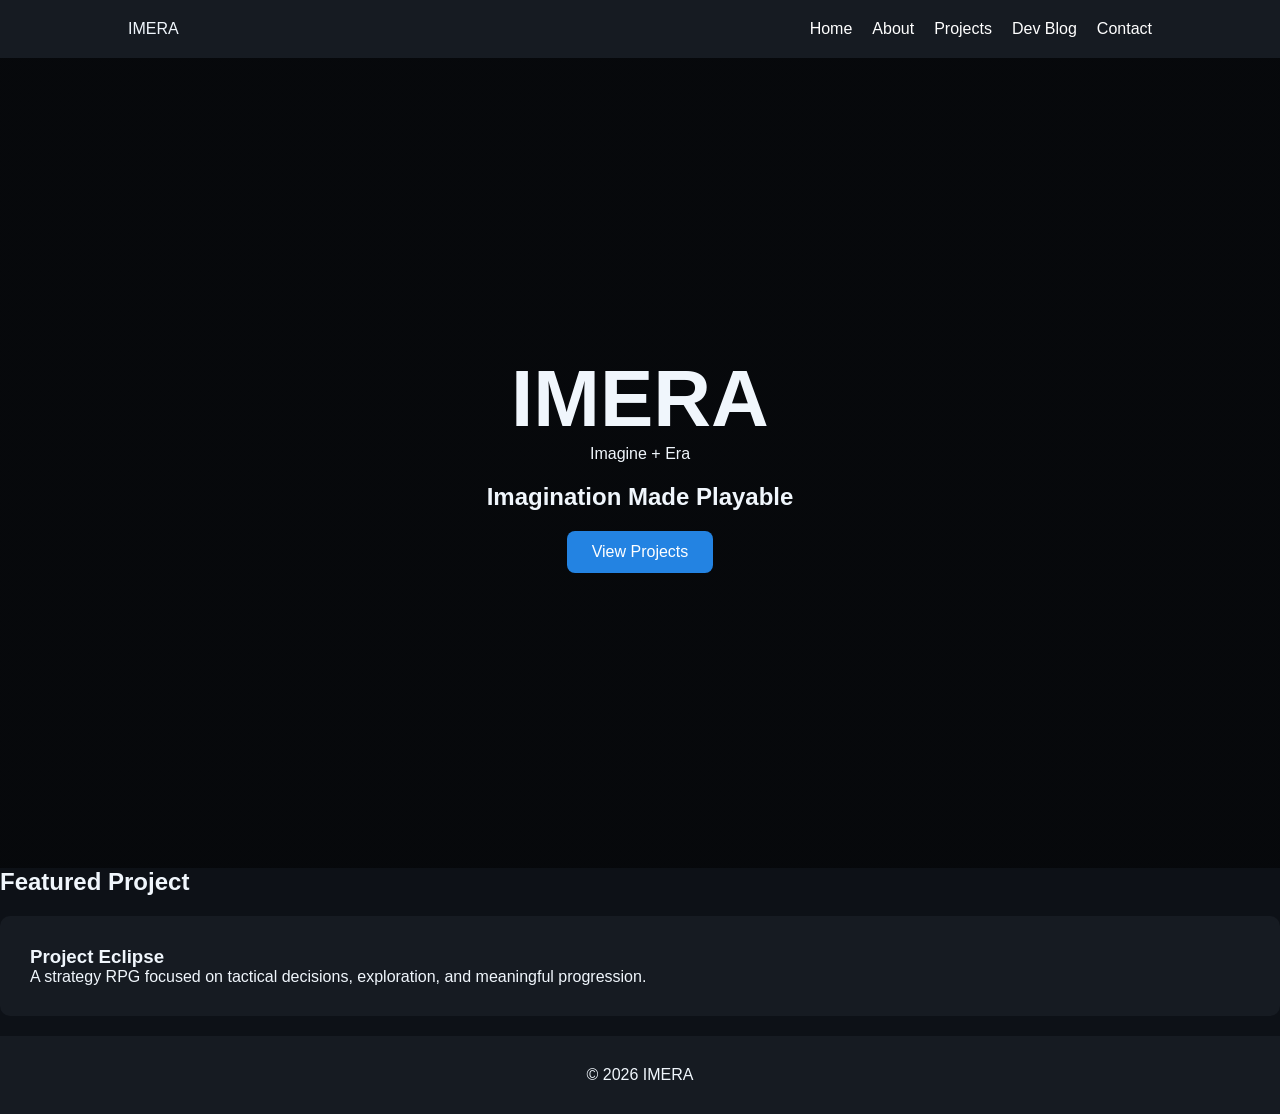
==== index.html @ 201e15f3 "Website Template Created Create website backbone that I could build off of" ====
<!DOCTYPE html>
<html lang="en">
<head>
    <meta charset="UTF-8">
    <meta name="viewport" content="width=device-width, initial-scale=1.0">
    <title>IMERA</title>

    <link rel="stylesheet" href="css/style.css">
</head>
<body>

<nav>
    <div class="logo">IMERA</div>

    <ul>
        <li><a href="index.html">Home</a></li>
        <li><a href="about.html">About</a></li>
        <li><a href="projects.html">Projects</a></li>
        <li><a href="devlog.html">Dev Blog</a></li>
        <li><a href="contact.html">Contact</a></li>
    </ul>
</nav>

<section class="hero">

    <div class="hero-content">

        <h1>IMERA</h1>

        <p>Imagine + Era</p>

        <h2>Imagination Made Playable</h2>

        <a href="projects.html" class="btn">
            View Projects
        </a>

    </div>

</section>

<section class="featured">

    <h2>Featured Project</h2>

    <div class="card">

        <h3>Project Eclipse</h3>

        <p>
            A strategy RPG focused on tactical decisions,
            exploration, and meaningful progression.
        </p>

    </div>

</section>

<footer>

    <p>© 2026 IMERA</p>

</footer>

</body>
</html>
---- css/style.css ----
*{
    margin:0;
    padding:0;
    box-sizing:border-box;
}

body{
    font-family:Segoe UI, sans-serif;
    background:#0d1117;
    color:#f0f6fc;
}

nav{
    display:flex;
    justify-content:space-between;
    align-items:center;

    padding:20px 10%;

    background:#161b22;
}

nav ul{
    display:flex;
    list-style:none;
    gap:20px;
}

nav a{
    color:white;
    text-decoration:none;
}

.hero{

    height:90vh;

    display:flex;

    justify-content:center;
    align-items:center;

    text-align:center;

    background:
    linear-gradient(rgba(0,0,0,.5),
    rgba(0,0,0,.5)),
    url('../assets/hero.jpg');

    background-size:cover;
}

.hero h1{
    font-size:5rem;
}

.hero h2{
    margin-top:20px;
}

.btn{

    display:inline-block;

    margin-top:20px;

    background:#2383e2;

    padding:12px 25px;

    border-radius:8px;

    text-decoration:none;

    color:white;
}

.container{
    width:80%;
    margin:auto;
    padding:60px 0;
}

.card{

    background:#161b22;

    padding:30px;

    margin:20px 0;

    border-radius:10px;
}

.post{

    background:#161b22;

    padding:30px;

    margin:20px 0;

    border-radius:10px;
}

footer{

    text-align:center;

    padding:30px;

    background:#161b22;
}
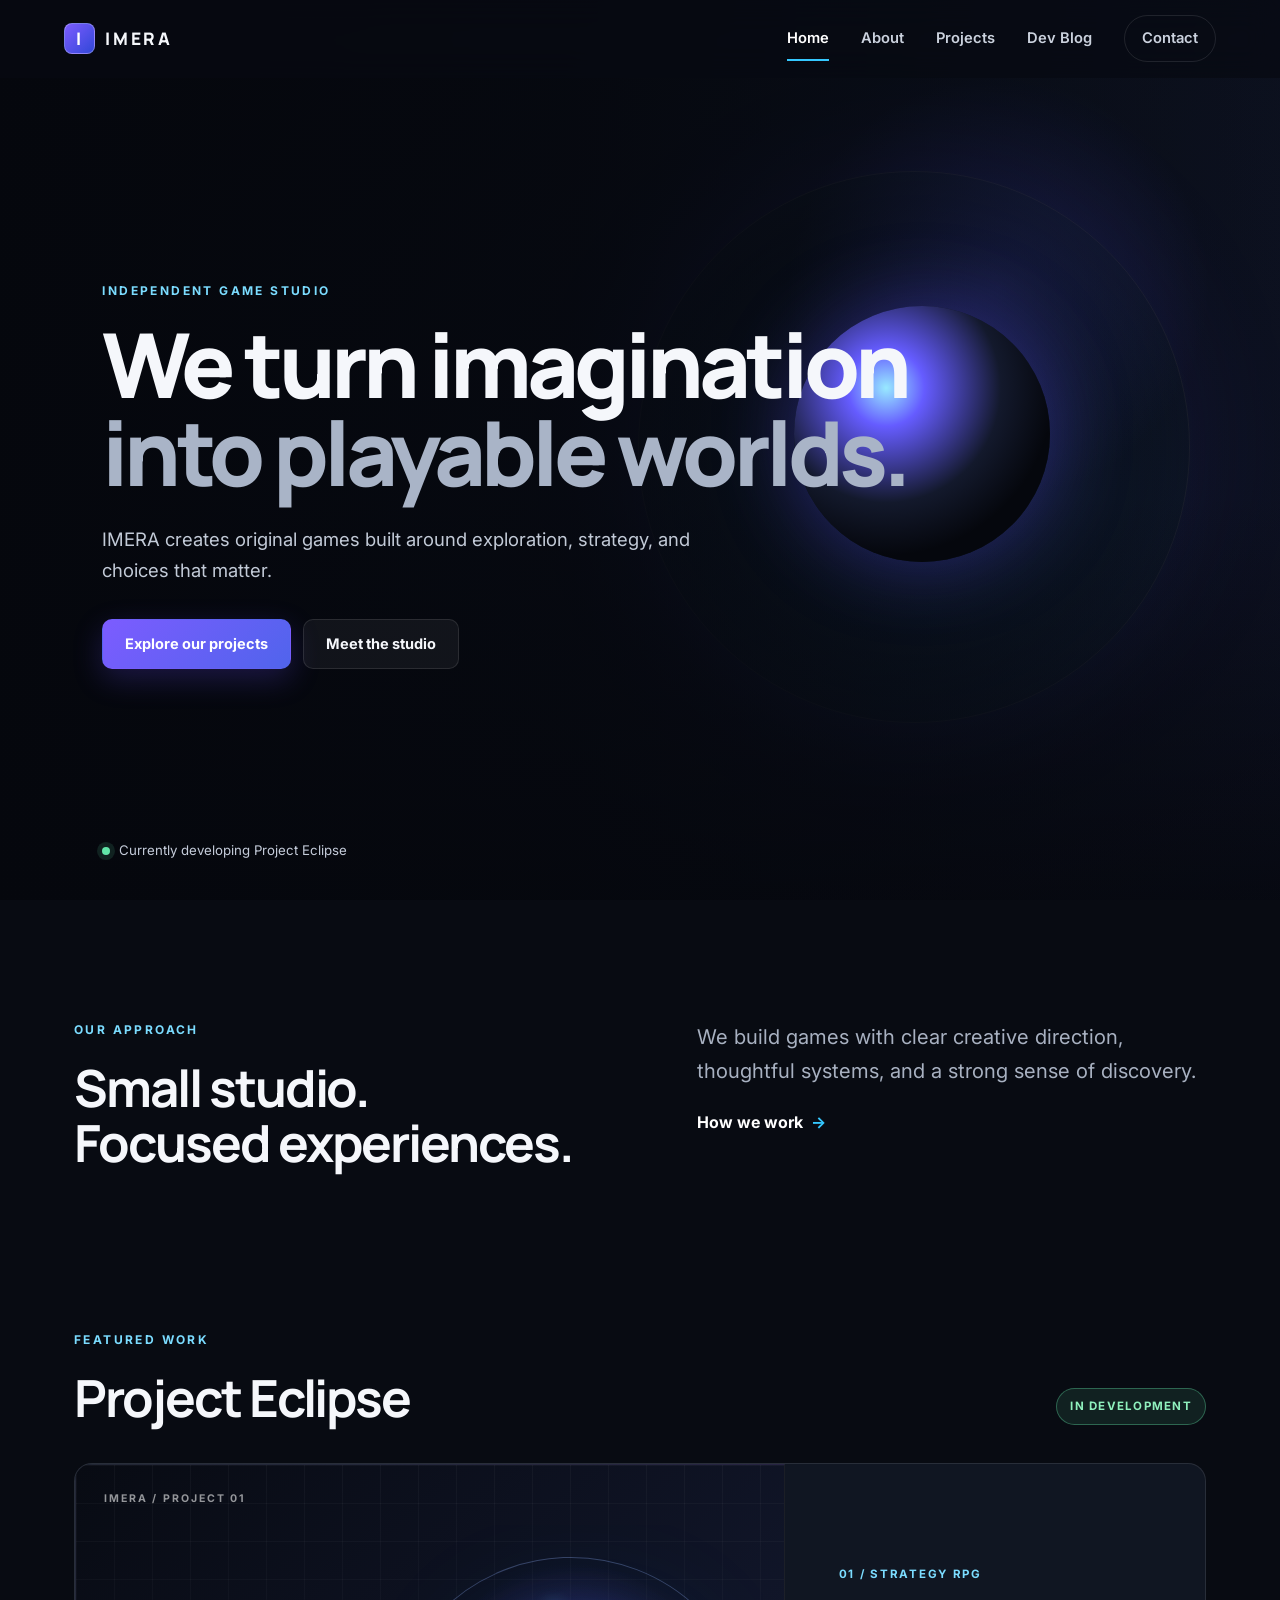
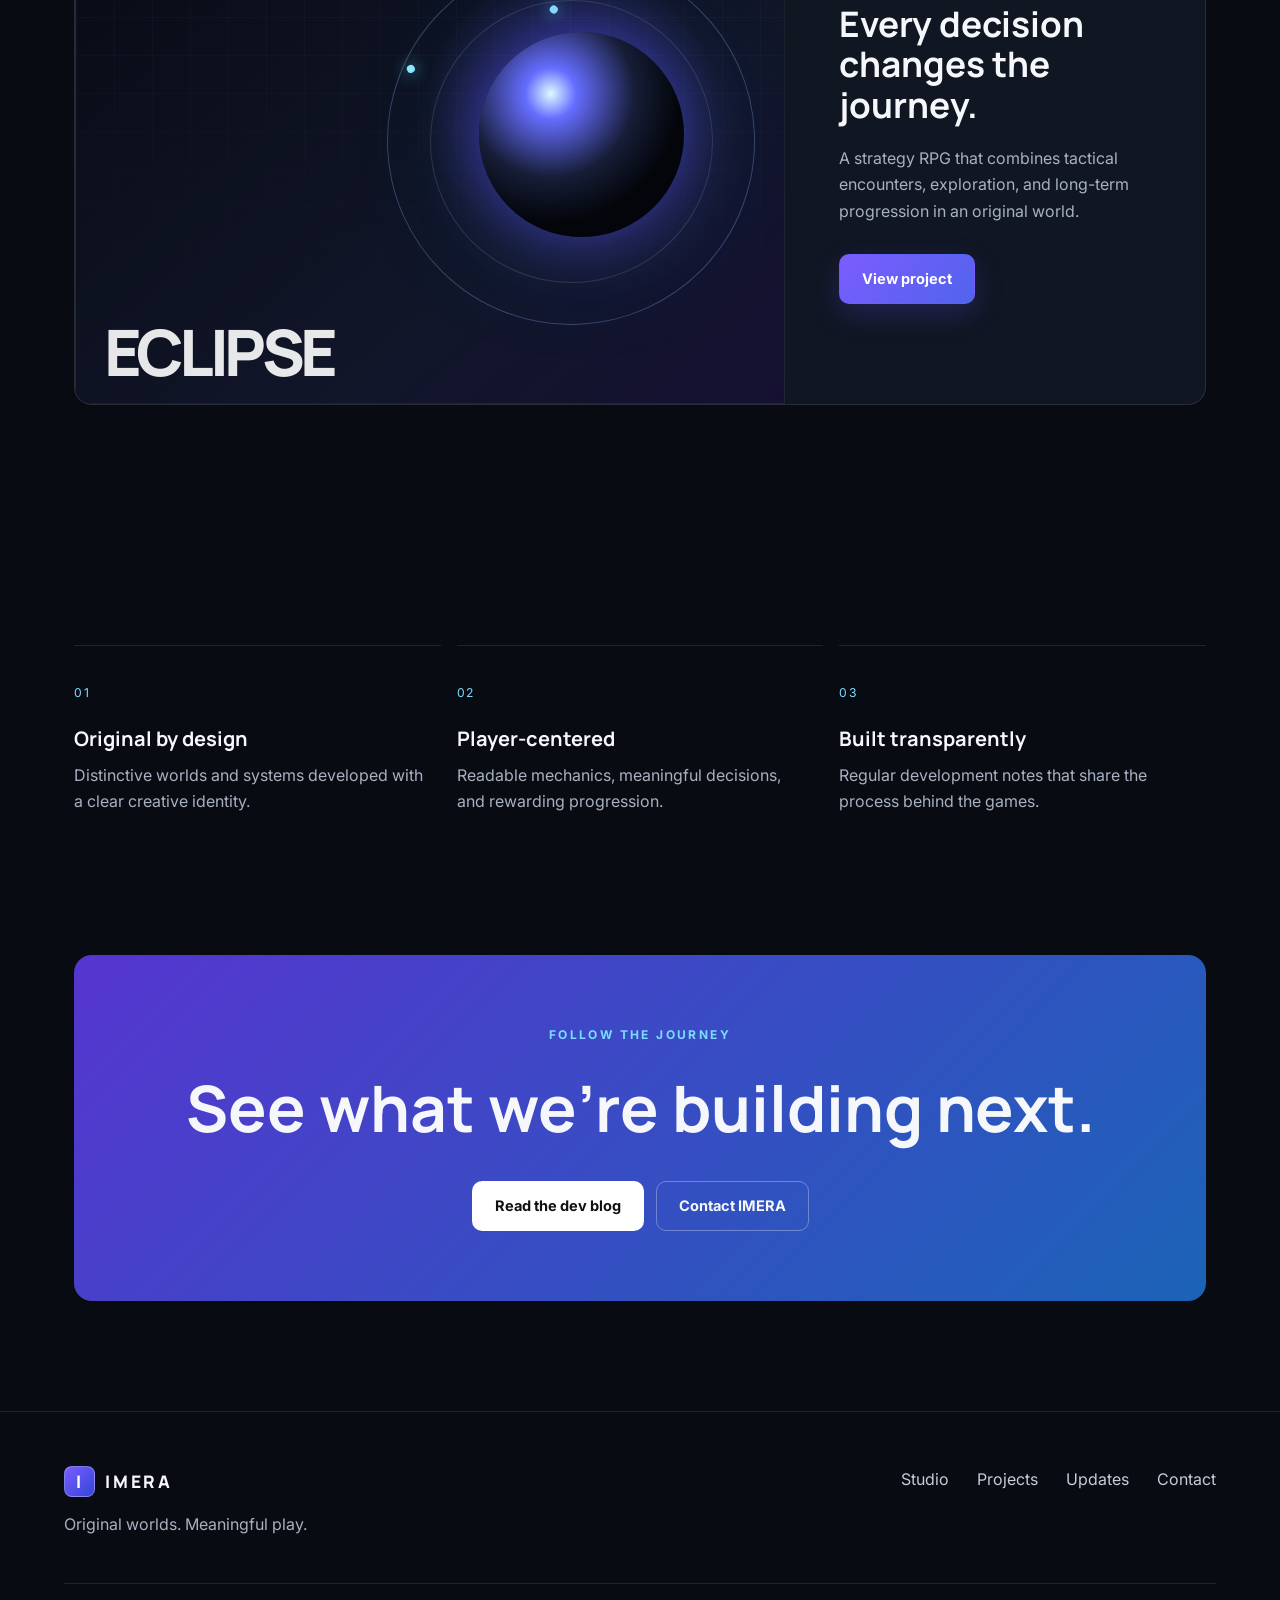
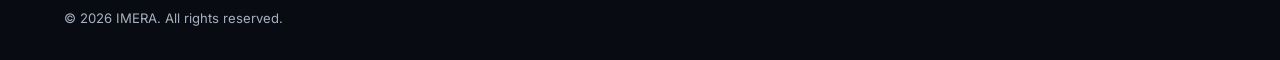
==== commit 829fbb08: "Changed Website" ====
--- a/index.html
+++ b/index.html
@@ -1,66 +1,77 @@
 <!DOCTYPE html>
 <html lang="en">
 <head>
-    <meta charset="UTF-8">
-    <meta name="viewport" content="width=device-width, initial-scale=1.0">
-    <title>IMERA</title>
-
-    <link rel="stylesheet" href="css/style.css">
+  <meta charset="UTF-8">
+  <meta name="viewport" content="width=device-width, initial-scale=1.0">
+  <meta name="description" content="IMERA is an independent game studio creating original, systems-driven experiences.">
+  <title>Home | IMERA</title>
+  <link rel="preconnect" href="https://fonts.googleapis.com">
+  <link rel="preconnect" href="https://fonts.gstatic.com" crossorigin>
+  <link href="https://fonts.googleapis.com/css2?family=Inter:wght@400;500;600;700&family=Manrope:wght@600;700;800&display=swap" rel="stylesheet">
+  <link rel="stylesheet" href="css/style.css">
 </head>
 <body>
-
-<nav>
-    <div class="logo">IMERA</div>
-
-    <ul>
-        <li><a href="index.html">Home</a></li>
-        <li><a href="about.html">About</a></li>
-        <li><a href="projects.html">Projects</a></li>
-        <li><a href="devlog.html">Dev Blog</a></li>
-        <li><a href="contact.html">Contact</a></li>
-    </ul>
-</nav>
-
+  <a class="skip-link" href="#main">Skip to content</a>
+  <header class="site-header">
+  <a class="brand" href="index.html" aria-label="IMERA home">
+    <span class="brand-mark">I</span><span>IMERA</span>
+  </a>
+  <button class="nav-toggle" type="button" aria-label="Open navigation" aria-expanded="false">
+    <span></span><span></span><span></span>
+  </button>
+  <nav class="site-nav" aria-label="Primary navigation">
+    <a href="index.html">Home</a>
+    <a href="about.html">About</a>
+    <a href="projects.html">Projects</a>
+    <a href="devlog.html">Dev Blog</a>
+    <a class="nav-cta" href="contact.html">Contact</a>
+  </nav>
+</header>
+  <main id="main">
 <section class="hero">
-
-    <div class="hero-content">
-
-        <h1>IMERA</h1>
-
-        <p>Imagine + Era</p>
-
-        <h2>Imagination Made Playable</h2>
-
-        <a href="projects.html" class="btn">
-            View Projects
-        </a>
-
+  <div class="hero-overlay"></div>
+  <div class="hero-content reveal">
+    <p class="eyebrow">Independent Game Studio</p>
+    <h1>We turn imagination<br><span>into playable worlds.</span></h1>
+    <p class="hero-copy">IMERA creates original games built around exploration, strategy, and choices that matter.</p>
+    <div class="button-row"><a class="button primary" href="projects.html">Explore our projects</a><a class="button secondary" href="about.html">Meet the studio</a></div>
+  </div>
+  <div class="hero-status"><span class="status-dot"></span> Currently developing Project Eclipse</div>
+</section>
+<section class="section intro reveal">
+  <div><p class="eyebrow">Our approach</p><h2>Small studio.<br>Focused experiences.</h2></div>
+  <div><p class="lead">We build games with clear creative direction, thoughtful systems, and a strong sense of discovery.</p><a class="text-link" href="about.html">How we work <span>→</span></a></div>
+</section>
+<section class="section featured-section">
+  <div class="section-heading reveal"><div><p class="eyebrow">Featured work</p><h2>Project Eclipse</h2></div><span class="pill">In Development</span></div>
+  <article class="project-feature reveal">
+    <div class="project-visual eclipse-visual" aria-label="Abstract visual identity for Project Eclipse">
+      <span class="visual-label">IMERA / PROJECT 01</span>
+      <div class="eclipse-orbit orbit-one"></div>
+      <div class="eclipse-orbit orbit-two"></div>
+      <div class="eclipse-core"></div>
+      <p class="visual-word">ECLIPSE</p>
     </div>
-
+    <div class="project-feature-content"><p class="project-number">01 / STRATEGY RPG</p><h3>Every decision changes the journey.</h3><p>A strategy RPG that combines tactical encounters, exploration, and long-term progression in an original world.</p><a class="button primary" href="projects.html">View project</a></div>
+  </article>
 </section>
-
-<section class="featured">
-
-    <h2>Featured Project</h2>
-
-    <div class="card">
-
-        <h3>Project Eclipse</h3>
-
-        <p>
-            A strategy RPG focused on tactical decisions,
-            exploration, and meaningful progression.
-        </p>
-
-    </div>
-
+<section class="section values-grid reveal">
+  <article><span>01</span><h3>Original by design</h3><p>Distinctive worlds and systems developed with a clear creative identity.</p></article>
+  <article><span>02</span><h3>Player-centered</h3><p>Readable mechanics, meaningful decisions, and rewarding progression.</p></article>
+  <article><span>03</span><h3>Built transparently</h3><p>Regular development notes that share the process behind the games.</p></article>
 </section>
-
-<footer>
-
-    <p>© 2026 IMERA</p>
-
+<section class="cta reveal"><p class="eyebrow">Follow the journey</p><h2>See what we're building next.</h2><div class="button-row"><a class="button light" href="devlog.html">Read the dev blog</a><a class="button ghost-light" href="contact.html">Contact IMERA</a></div></section></main>
+  <footer class="site-footer">
+  <div>
+    <a class="brand footer-brand" href="index.html"><span class="brand-mark">I</span><span>IMERA</span></a>
+    <p>Original worlds. Meaningful play.</p>
+  </div>
+  <div class="footer-links">
+    <a href="about.html">Studio</a><a href="projects.html">Projects</a><a href="devlog.html">Updates</a><a href="contact.html">Contact</a>
+  </div>
+  <p class="copyright">© <span data-year></span> IMERA. All rights reserved.</p>
 </footer>
-
+  <script src="js/main.js"></script>
+  <script>document.querySelectorAll(".site-nav a").forEach(a => a.getAttribute("href") === "index.html" && a.classList.add("active"));</script>
 </body>
 </html>
--- a/css/style.css
+++ b/css/style.css
@@ -1,113 +1,20 @@
-*{
-    margin:0;
-    padding:0;
-    box-sizing:border-box;
-}
-
-body{
-    font-family:Segoe UI, sans-serif;
-    background:#0d1117;
-    color:#f0f6fc;
-}
-
-nav{
-    display:flex;
-    justify-content:space-between;
-    align-items:center;
-
-    padding:20px 10%;
-
-    background:#161b22;
-}
-
-nav ul{
-    display:flex;
-    list-style:none;
-    gap:20px;
-}
-
-nav a{
-    color:white;
-    text-decoration:none;
-}
-
-.hero{
-
-    height:90vh;
-
-    display:flex;
-
-    justify-content:center;
-    align-items:center;
-
-    text-align:center;
-
-    background:
-    linear-gradient(rgba(0,0,0,.5),
-    rgba(0,0,0,.5)),
-    url('../assets/hero.jpg');
-
-    background-size:cover;
-}
-
-.hero h1{
-    font-size:5rem;
-}
-
-.hero h2{
-    margin-top:20px;
-}
-
-.btn{
-
-    display:inline-block;
-
-    margin-top:20px;
-
-    background:#2383e2;
-
-    padding:12px 25px;
-
-    border-radius:8px;
-
-    text-decoration:none;
-
-    color:white;
-}
-
-.container{
-    width:80%;
-    margin:auto;
-    padding:60px 0;
-}
-
-.card{
-
-    background:#161b22;
-
-    padding:30px;
-
-    margin:20px 0;
-
-    border-radius:10px;
-}
-
-.post{
-
-    background:#161b22;
-
-    padding:30px;
-
-    margin:20px 0;
-
-    border-radius:10px;
-}
-
-footer{
-
-    text-align:center;
-
-    padding:30px;
-
-    background:#161b22;
-}+:root{--bg:#080b12;--surface:#101622;--surface-2:#151d2b;--text:#f5f7fb;--muted:#a8b1c1;--line:rgba(255,255,255,.1);--accent:#7c5cff;--accent-2:#35c8ff;--max:1180px;--radius:18px}*{box-sizing:border-box;margin:0;padding:0}html{scroll-behavior:smooth}body{font-family:Inter,Segoe UI,sans-serif;background:var(--bg);color:var(--text);line-height:1.65}img{display:block;width:100%}a{color:inherit}.skip-link{position:absolute;left:-9999px}.skip-link:focus{left:1rem;top:1rem;z-index:1000;background:#fff;color:#000;padding:.75rem}.site-header{height:78px;padding:0 max(5vw,24px);display:flex;align-items:center;justify-content:space-between;position:fixed;inset:0 0 auto;z-index:50;background:rgba(8,11,18,.72);border-bottom:1px solid transparent;backdrop-filter:blur(16px);transition:.3s}.site-header.scrolled{border-color:var(--line);background:rgba(8,11,18,.94)}.brand{display:inline-flex;align-items:center;gap:10px;text-decoration:none;font:800 1.08rem Manrope,sans-serif;letter-spacing:.16em}.brand-mark{width:31px;height:31px;display:grid;place-items:center;border:1px solid rgba(255,255,255,.28);border-radius:8px;color:#fff;background:linear-gradient(135deg,var(--accent),#3147d8)}.site-nav{display:flex;align-items:center;gap:32px}.site-nav a{text-decoration:none;color:#cbd2de;font-size:.92rem;font-weight:600;transition:.2s}.site-nav a:hover,.site-nav a.active{color:#fff}.site-nav a.active:not(.nav-cta){position:relative}.site-nav a.active:not(.nav-cta):after{content:"";position:absolute;height:2px;background:var(--accent-2);left:0;right:0;bottom:-10px}.nav-cta{border:1px solid var(--line);padding:10px 17px;border-radius:999px}.nav-toggle{display:none;background:none;border:0}.hero{min-height:780px;height:100vh;position:relative;display:flex;align-items:center;padding:110px max(8vw,24px) 60px;background:radial-gradient(circle at 78% 32%,rgba(86,92,255,.28),transparent 18%),radial-gradient(circle at 72% 55%,rgba(36,196,255,.13),transparent 28%),linear-gradient(135deg,#070a11 0%,#0d1321 48%,#11152b 100%)}.hero-overlay{position:absolute;inset:0;background:linear-gradient(90deg,rgba(5,7,13,.98) 0%,rgba(5,7,13,.83) 45%,rgba(5,7,13,.25) 100%),linear-gradient(0deg,rgba(5,7,13,.8),transparent 45%)}.hero-content{position:relative;z-index:2;max-width:820px}.eyebrow{text-transform:uppercase;letter-spacing:.2em;font-size:.75rem;font-weight:700;color:#7bdcff;margin-bottom:20px}.hero h1,.page-hero h1{font:800 clamp(3.2rem,7vw,7rem)/.98 Manrope,sans-serif;letter-spacing:-.055em}.hero h1 span{color:#a9b4c7}.hero-copy{max-width:630px;font-size:1.16rem;color:#c2cad7;margin:28px 0 34px}.button-row{display:flex;flex-wrap:wrap;gap:12px}.button{display:inline-flex;align-items:center;justify-content:center;min-height:50px;padding:0 22px;border-radius:10px;text-decoration:none;font-weight:700;font-size:.91rem;border:1px solid transparent;cursor:pointer}.primary{background:linear-gradient(135deg,var(--accent),#5064ec);color:#fff;box-shadow:0 10px 30px rgba(103,76,255,.23)}.secondary{border-color:var(--line);background:rgba(255,255,255,.05)}.hero-status{position:absolute;left:max(8vw,24px);bottom:38px;z-index:3;color:#c5ccda;font-size:.83rem;display:flex;align-items:center;gap:9px}.status-dot{width:8px;height:8px;border-radius:50%;background:#61e5a8;box-shadow:0 0 0 5px rgba(97,229,168,.12)}.section{max-width:var(--max);margin:auto;padding:120px 24px}.intro,.split{display:grid;grid-template-columns:1fr 1fr;gap:10%;align-items:start}.section h2{font:700 clamp(2.1rem,4vw,4rem)/1.08 Manrope,sans-serif;letter-spacing:-.04em}.lead{font-size:1.27rem;color:#d2d8e2;margin-bottom:24px}.intro p:not(.eyebrow),.split p:not(.eyebrow){color:var(--muted);margin-bottom:22px}.text-link{display:inline-flex;gap:8px;color:#fff;text-decoration:none;font-weight:700}.text-link span{color:var(--accent-2)}.featured-section{padding-top:40px}.section-heading{display:flex;justify-content:space-between;align-items:end;margin-bottom:38px}.pill{display:inline-block;border:1px solid rgba(97,229,168,.35);background:rgba(97,229,168,.1);color:#8ff0bd;border-radius:999px;padding:8px 13px;font-size:.72rem;text-transform:uppercase;letter-spacing:.11em;font-weight:700}.project-feature{display:grid;grid-template-columns:1.35fr .8fr;min-height:540px;background:var(--surface);border:1px solid var(--line);border-radius:var(--radius);overflow:hidden}.project-feature>.project-visual{height:100%;min-height:540px}.project-feature-content{padding:54px;display:flex;flex-direction:column;justify-content:center}.project-number{color:#7bdcff;text-transform:uppercase;letter-spacing:.15em;font-size:.72rem;font-weight:700;margin-bottom:20px}.project-feature h3{font:700 2.2rem/1.15 Manrope;margin-bottom:20px}.project-feature-content p:not(.project-number){color:var(--muted);margin-bottom:30px}.project-feature .button{align-self:flex-start}.values-grid,.three-column{display:grid;grid-template-columns:repeat(3,1fr);gap:16px}.values-grid article,.three-column article{border-top:1px solid var(--line);padding:32px 12px 20px 0}.values-grid span,.three-column span{color:#7bdcff;font-size:.76rem;text-transform:uppercase;letter-spacing:.14em}.values-grid h3{font:700 1.25rem Manrope;margin:20px 0 10px}.values-grid p{color:var(--muted)}.cta{max-width:calc(var(--max) - 48px);margin:0 auto 110px;padding:70px;border-radius:var(--radius);background:linear-gradient(135deg,#5635d0,#1b63b7);text-align:center}.cta h2{font:700 clamp(2.4rem,5vw,4.5rem) Manrope;margin-bottom:30px}.cta .button-row{justify-content:center}.light{background:#fff;color:#111}.ghost-light{border-color:rgba(255,255,255,.3)}.page-hero{padding:200px max(8vw,24px) 110px;min-height:650px;display:flex;align-items:end;background:radial-gradient(circle at 80% 30%,rgba(77,60,183,.3),transparent 32%),linear-gradient(180deg,#111827,var(--bg))}.page-hero>div{max-width:980px}.page-hero p:last-child{max-width:680px;color:#b7c0ce;font-size:1.12rem;margin-top:28px}.page-hero.compact{min-height:540px}.principles{padding-top:40px}.three-column article{min-height:250px}.three-column h3{font:600 1.3rem/1.45 Manrope;margin-top:24px}.quote-block{max-width:var(--max);margin:0 auto 120px;border-radius:var(--radius);padding:75px;background:var(--surface);border:1px solid var(--line)}.quote-block blockquote{font:700 clamp(2.4rem,5vw,5rem) Manrope;letter-spacing:-.05em}.quote-block p{color:var(--muted);max-width:680px;margin-top:22px}.project-list{padding-top:80px}.project-row{display:grid;grid-template-columns:1.15fr .85fr;gap:70px;align-items:center;padding:52px 0;border-bottom:1px solid var(--line)}.project-row.reverse .project-image{order:2}.project-image{position:relative}.project-image>.project-visual{aspect-ratio:4/3;border-radius:var(--radius)}.image-pill{position:absolute;top:18px;left:18px;background:rgba(8,11,18,.8);backdrop-filter:blur(8px)}.project-info h2{font:700 clamp(2.4rem,4vw,4rem) Manrope;margin-bottom:20px}.project-info>p:not(.project-number){color:var(--muted);font-size:1.03rem}.project-info dl{margin-top:34px;border-top:1px solid var(--line)}.project-info dl div{display:flex;justify-content:space-between;border-bottom:1px solid var(--line);padding:12px 0}.project-info dt{color:var(--muted)}.blog-layout{display:grid;grid-template-columns:1fr 330px;gap:70px}.blog-card{padding:0 0 50px;margin-bottom:50px;border-bottom:1px solid var(--line)}.blog-meta{display:flex;gap:20px;color:#7bdcff;text-transform:uppercase;letter-spacing:.12em;font-size:.69rem}.blog-card h2{font-size:2.2rem;margin:18px 0}.blog-card p{color:var(--muted);margin-bottom:22px}.blog-aside{background:var(--surface);border:1px solid var(--line);border-radius:var(--radius);padding:30px;height:max-content;position:sticky;top:110px}.blog-aside h3{font:700 1.6rem Manrope}.blog-aside>p:not(.eyebrow){color:var(--muted);margin:15px 0 22px}.progress{height:6px;background:#252d3a;border-radius:9px;overflow:hidden;margin-bottom:8px}.progress span{display:block;width:28%;height:100%;background:linear-gradient(90deg,var(--accent),var(--accent-2))}.blog-aside small{color:var(--muted)}.contact-grid{display:grid;grid-template-columns:.8fr 1.2fr;gap:80px}.contact-copy h2{font-size:2.3rem}.contact-copy>p{color:var(--muted);margin:20px 0 32px}.contact-links{border-top:1px solid var(--line)}.contact-links a{display:flex;justify-content:space-between;padding:18px 0;border-bottom:1px solid var(--line);text-decoration:none}.contact-links span{color:var(--muted)}.contact-form{background:var(--surface);border:1px solid var(--line);padding:36px;border-radius:var(--radius);display:grid;gap:10px}.contact-form label{font-size:.78rem;color:#c6cfdb;font-weight:700;margin-top:8px}.contact-form input,.contact-form textarea{width:100%;border:1px solid var(--line);background:#0b1019;color:#fff;border-radius:9px;padding:13px;font:inherit}.contact-form input:focus,.contact-form textarea:focus{outline:2px solid var(--accent);border-color:transparent}.contact-form .button{margin-top:10px}.contact-form small{color:var(--muted);margin-top:8px}.site-footer{border-top:1px solid var(--line);padding:54px max(5vw,24px) 30px;display:grid;grid-template-columns:1fr auto;gap:45px;align-items:start}.footer-brand{margin-bottom:14px}.site-footer p{color:var(--muted)}.footer-links{display:flex;gap:28px}.footer-links a{color:#c5ccda;text-decoration:none}.copyright{grid-column:1/-1;border-top:1px solid var(--line);padding-top:24px;font-size:.82rem}.reveal{opacity:0;transform:translateY(24px);transition:opacity .7s ease,transform .7s ease}.reveal.visible{opacity:1;transform:none}@media(max-width:850px){.nav-toggle{display:flex;flex-direction:column;gap:5px;padding:10px;z-index:2}.nav-toggle span{width:23px;height:2px;background:#fff}.site-nav{display:none;position:absolute;top:77px;left:0;right:0;padding:20px 24px 28px;background:#0b1018;border-bottom:1px solid var(--line);flex-direction:column;align-items:stretch;gap:5px}.site-nav.open{display:flex}.site-nav a{padding:11px}.site-nav a.active:after{display:none}.hero{min-height:700px}.hero-overlay{background:linear-gradient(90deg,rgba(5,7,13,.94),rgba(5,7,13,.67))}.intro,.split,.project-feature,.project-row,.contact-grid,.blog-layout{grid-template-columns:1fr}.project-feature-content{padding:34px}.project-feature>.project-visual{height:360px;min-height:0}.values-grid,.three-column{grid-template-columns:1fr}.project-row{gap:30px}.project-row.reverse .project-image{order:0}.blog-aside{position:static}.site-footer{grid-template-columns:1fr}.footer-links{flex-wrap:wrap}.copyright{grid-column:auto}.cta,.quote-block{margin-left:16px;margin-right:16px;padding:45px 25px}}@media(max-width:540px){.section{padding:85px 20px}.hero h1,.page-hero h1{font-size:3.1rem}.hero-copy{font-size:1rem}.page-hero{padding:160px 20px 75px;min-height:540px}.button-row .button{width:100%}.section-heading{align-items:start;gap:20px;flex-direction:column}.project-feature>.project-visual{height:270px;min-height:0}.project-feature-content{padding:28px 22px}.quote-block{padding:40px 24px}.contact-form{padding:24px 18px}.contact-links a{flex-direction:column;gap:4px}.footer-links{flex-direction:column;gap:12px}}
+/* CSS-only visual system: no image files required */
+.hero::before{content:"";position:absolute;right:7%;top:19%;width:min(43vw,620px);aspect-ratio:1;border:1px solid rgba(255,255,255,.08);border-radius:50%;box-shadow:0 0 120px rgba(81,66,246,.14),inset 0 0 90px rgba(56,174,255,.05);animation:floatOrb 9s ease-in-out infinite}
+.hero::after{content:"";position:absolute;right:18%;top:34%;width:min(20vw,280px);aspect-ratio:1;border-radius:50%;background:radial-gradient(circle at 36% 32%,#98e9ff 0,#655cff 16%,#13192c 48%,#05070d 70%);box-shadow:0 0 80px rgba(91,75,255,.38);animation:floatOrb 7s ease-in-out infinite reverse}
+@keyframes floatOrb{50%{transform:translateY(-16px) rotate(8deg)}}
+.project-visual{position:relative;overflow:hidden;background:#0c1120;border:1px solid rgba(255,255,255,.08);isolation:isolate}
+.project-visual::before{content:"";position:absolute;inset:0;background-image:linear-gradient(rgba(255,255,255,.035) 1px,transparent 1px),linear-gradient(90deg,rgba(255,255,255,.035) 1px,transparent 1px);background-size:38px 38px;mask-image:linear-gradient(to bottom,black,transparent 90%)}
+.visual-label{position:absolute;top:25px;left:28px;z-index:4;color:rgba(255,255,255,.57);font-size:.66rem;font-weight:700;letter-spacing:.18em}
+.visual-word{position:absolute;left:28px;bottom:19px;z-index:4;font:800 clamp(2.1rem,5vw,5.2rem)/1 Manrope,Inter,sans-serif;letter-spacing:-.07em;color:rgba(255,255,255,.9)}
+.eclipse-visual{background:radial-gradient(circle at 70% 45%,rgba(87,77,255,.32),transparent 25%),linear-gradient(140deg,#080b13,#11162a 68%,#151032)}
+.eclipse-core{position:absolute;width:29%;aspect-ratio:1;border-radius:50%;left:57%;top:31%;background:radial-gradient(circle at 35% 30%,#ddfbff 0,#656dff 13%,#161d36 43%,#03050a 66%);box-shadow:0 0 65px rgba(98,74,255,.52),0 0 140px rgba(48,192,255,.17);z-index:3}
+.eclipse-orbit{position:absolute;left:44%;top:17%;width:52%;aspect-ratio:1;border-radius:50%;border:1px solid rgba(148,178,255,.3);transform:rotate(-24deg)}
+.orbit-two{left:50%;top:25%;width:40%;border-color:rgba(255,255,255,.13);transform:rotate(34deg)}
+.eclipse-orbit::after{content:"";position:absolute;width:8px;height:8px;border-radius:50%;background:#8ee8ff;top:13%;left:17%;box-shadow:0 0 16px #63dfff}
+.nexus-visual{background:radial-gradient(circle at 68% 43%,rgba(32,210,194,.2),transparent 24%),linear-gradient(145deg,#07100f,#0d1b20 58%,#101326)}
+.nexus-grid{position:absolute;inset:15%;transform:perspective(400px) rotateX(55deg) rotateZ(-20deg);border:1px solid rgba(80,244,218,.24);background-image:linear-gradient(rgba(92,230,214,.12) 1px,transparent 1px),linear-gradient(90deg,rgba(92,230,214,.12) 1px,transparent 1px);background-size:34px 34px;box-shadow:0 0 50px rgba(44,215,198,.09)}
+.nexus-node{position:absolute;width:18px;height:18px;border:3px solid #77f2dd;background:#0c1720;transform:rotate(45deg);box-shadow:0 0 24px rgba(94,246,221,.55);z-index:3}.node-one{left:57%;top:27%}.node-two{left:75%;top:51%}.node-three{left:46%;top:60%}
+.nexus-line{position:absolute;height:1px;background:linear-gradient(90deg,#68e8d5,transparent);transform-origin:left;z-index:2}.line-one{left:58%;top:29%;width:27%;transform:rotate(52deg)}.line-two{left:47%;top:62%;width:29%;transform:rotate(-22deg)}
+@media(max-width:850px){.hero::before{right:-18%;top:25%;width:78vw}.hero::after{right:2%;top:33%;width:36vw;opacity:.52}.project-feature>.project-visual{min-height:360px}.visual-word{font-size:3.4rem}}
+@media(max-width:540px){.hero::before,.hero::after{opacity:.34}.project-feature>.project-visual{min-height:270px}.visual-word{font-size:2.6rem}}
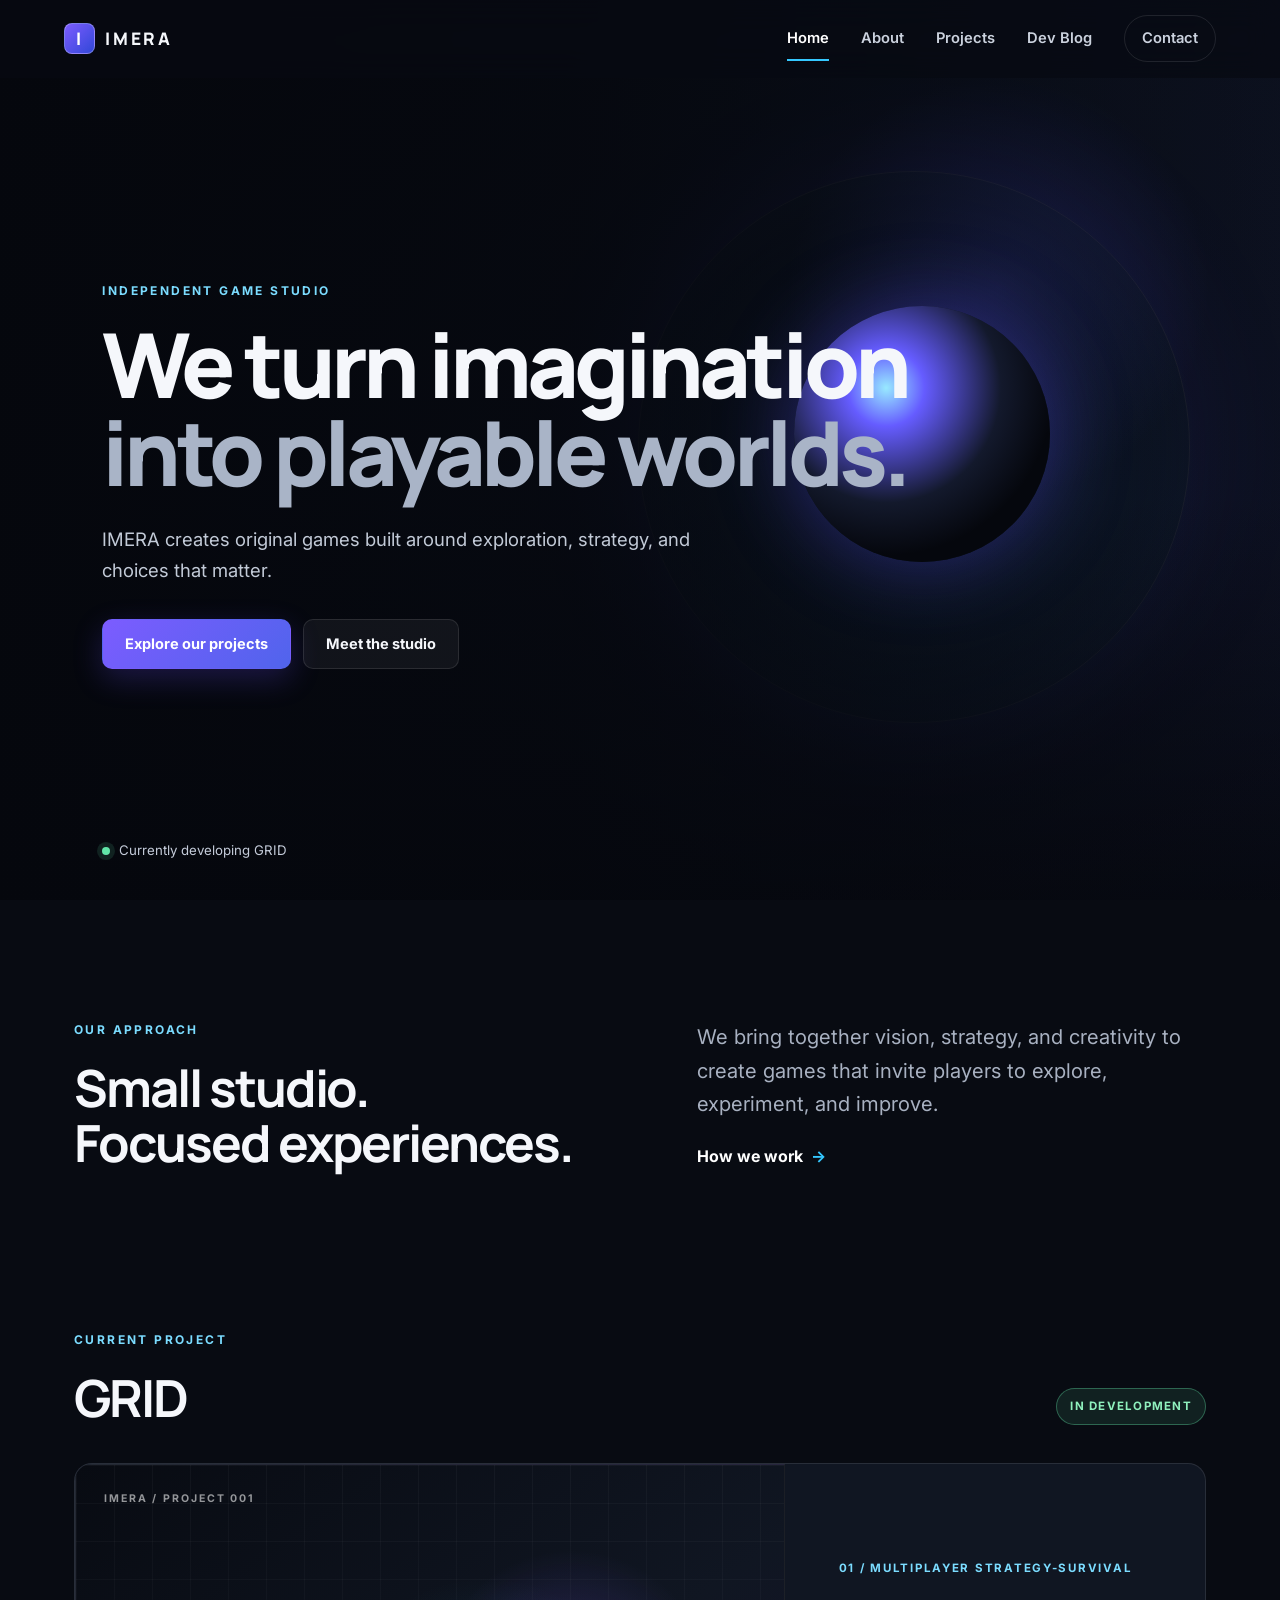
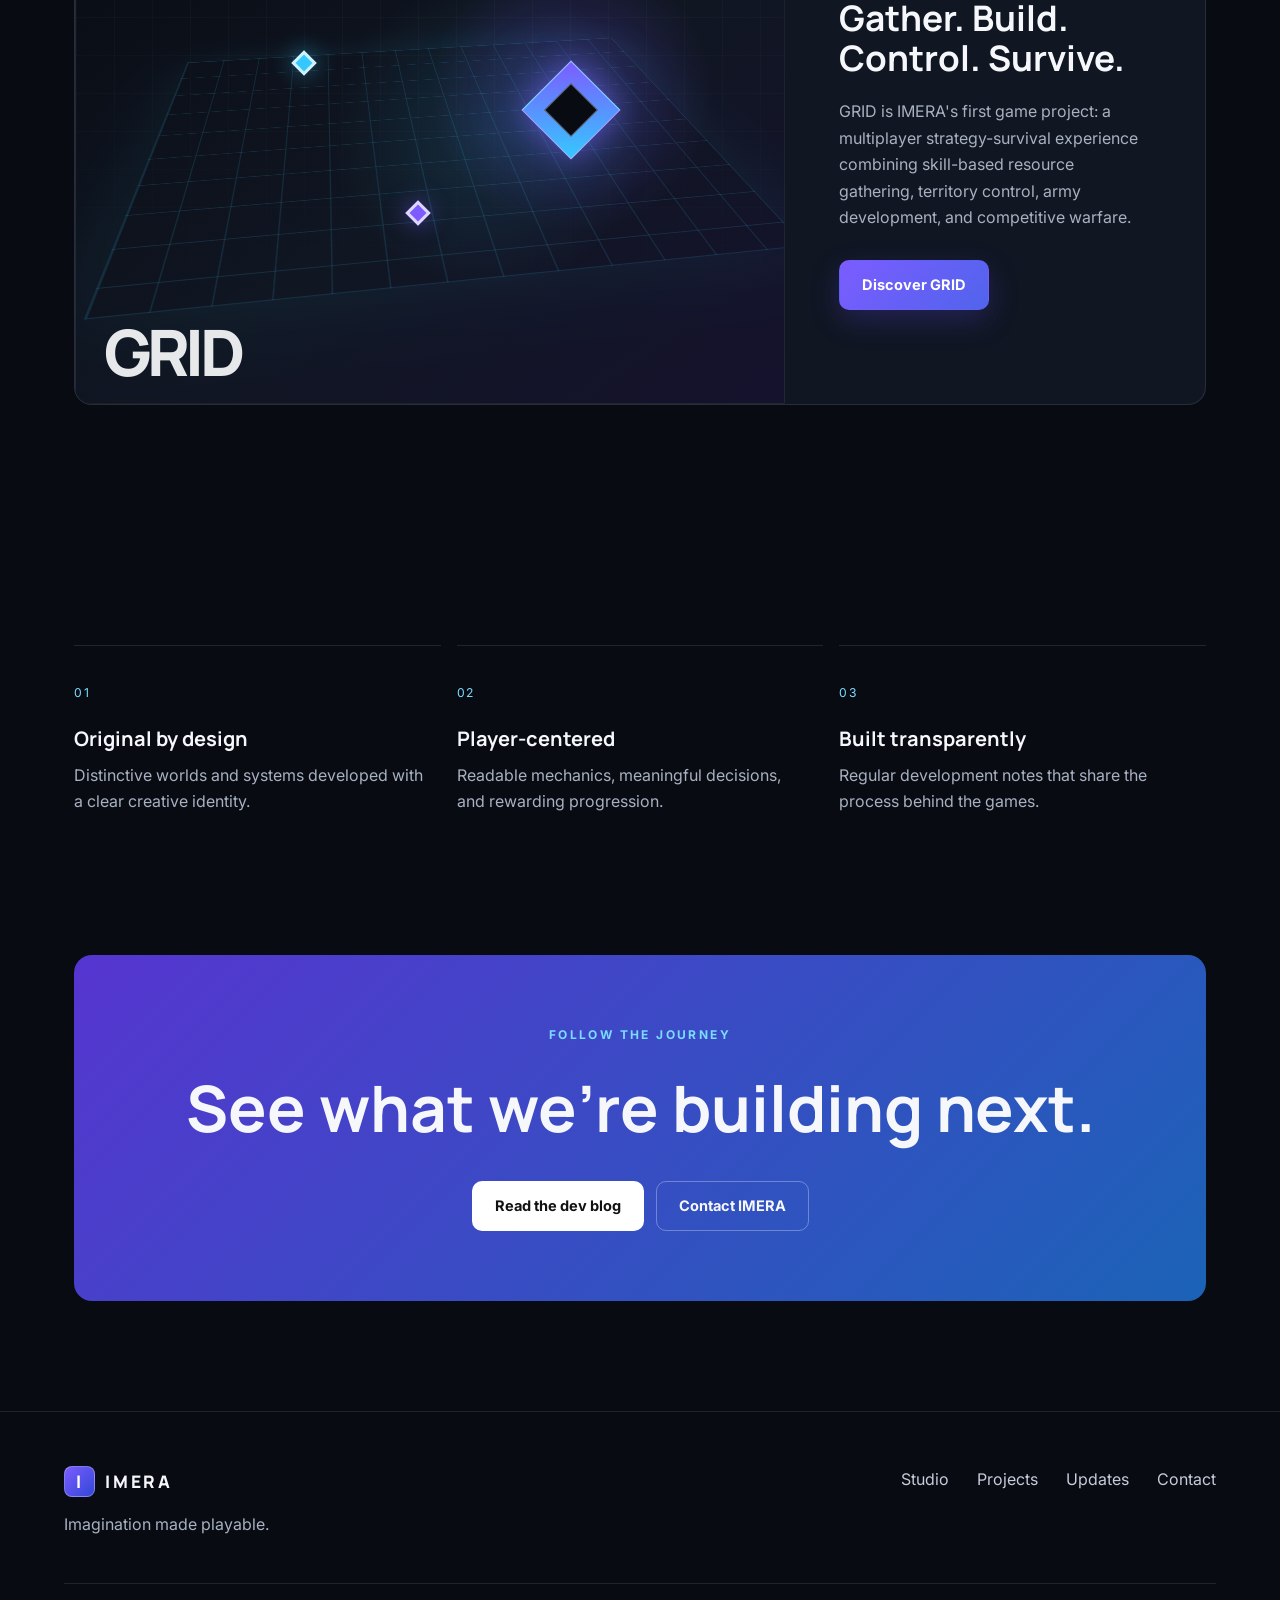
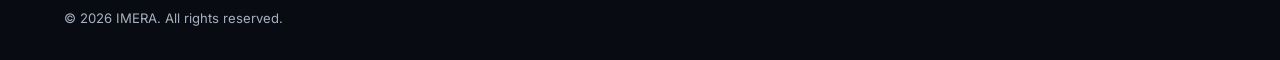
==== commit d6d050df: "Inserted my project" ====
--- a/index.html
+++ b/index.html
@@ -36,23 +36,17 @@
     <p class="hero-copy">IMERA creates original games built around exploration, strategy, and choices that matter.</p>
     <div class="button-row"><a class="button primary" href="projects.html">Explore our projects</a><a class="button secondary" href="about.html">Meet the studio</a></div>
   </div>
-  <div class="hero-status"><span class="status-dot"></span> Currently developing Project Eclipse</div>
+  <div class="hero-status"><span class="status-dot"></span> Currently developing GRID</div>
 </section>
 <section class="section intro reveal">
   <div><p class="eyebrow">Our approach</p><h2>Small studio.<br>Focused experiences.</h2></div>
-  <div><p class="lead">We build games with clear creative direction, thoughtful systems, and a strong sense of discovery.</p><a class="text-link" href="about.html">How we work <span>→</span></a></div>
+  <div><p class="lead">We bring together vision, strategy, and creativity to create games that invite players to explore, experiment, and improve.</p><a class="text-link" href="about.html">How we work <span>→</span></a></div>
 </section>
 <section class="section featured-section">
-  <div class="section-heading reveal"><div><p class="eyebrow">Featured work</p><h2>Project Eclipse</h2></div><span class="pill">In Development</span></div>
+  <div class="section-heading reveal"><div><p class="eyebrow">Current Project</p><h2>GRID</h2></div><span class="pill">In Development</span></div>
   <article class="project-feature reveal">
-    <div class="project-visual eclipse-visual" aria-label="Abstract visual identity for Project Eclipse">
-      <span class="visual-label">IMERA / PROJECT 01</span>
-      <div class="eclipse-orbit orbit-one"></div>
-      <div class="eclipse-orbit orbit-two"></div>
-      <div class="eclipse-core"></div>
-      <p class="visual-word">ECLIPSE</p>
-    </div>
-    <div class="project-feature-content"><p class="project-number">01 / STRATEGY RPG</p><h3>Every decision changes the journey.</h3><p>A strategy RPG that combines tactical encounters, exploration, and long-term progression in an original world.</p><a class="button primary" href="projects.html">View project</a></div>
+    <div class="project-visual grid-visual" aria-label="Abstract tactical visual for GRID"><span class="visual-label">IMERA / PROJECT 001</span><div class="grid-pattern"></div><div class="grid-zone zone-one"></div><div class="grid-zone zone-two"></div><div class="grid-core"></div><p class="visual-word">GRID</p></div>
+    <div class="project-feature-content"><p class="project-number">01 / MULTIPLAYER STRATEGY-SURVIVAL</p><h3>Gather. Build. Control. Survive.</h3><p>GRID is IMERA's first game project: a multiplayer strategy-survival experience combining skill-based resource gathering, territory control, army development, and competitive warfare.</p><a class="button primary" href="projects.html">Discover GRID</a></div>
   </article>
 </section>
 <section class="section values-grid reveal">
@@ -64,7 +58,7 @@
   <footer class="site-footer">
   <div>
     <a class="brand footer-brand" href="index.html"><span class="brand-mark">I</span><span>IMERA</span></a>
-    <p>Original worlds. Meaningful play.</p>
+    <p>Imagination made playable.</p>
   </div>
   <div class="footer-links">
     <a href="about.html">Studio</a><a href="projects.html">Projects</a><a href="devlog.html">Updates</a><a href="contact.html">Contact</a>
--- a/css/style.css
+++ b/css/style.css
@@ -7,14 +7,22 @@
 .project-visual::before{content:"";position:absolute;inset:0;background-image:linear-gradient(rgba(255,255,255,.035) 1px,transparent 1px),linear-gradient(90deg,rgba(255,255,255,.035) 1px,transparent 1px);background-size:38px 38px;mask-image:linear-gradient(to bottom,black,transparent 90%)}
 .visual-label{position:absolute;top:25px;left:28px;z-index:4;color:rgba(255,255,255,.57);font-size:.66rem;font-weight:700;letter-spacing:.18em}
 .visual-word{position:absolute;left:28px;bottom:19px;z-index:4;font:800 clamp(2.1rem,5vw,5.2rem)/1 Manrope,Inter,sans-serif;letter-spacing:-.07em;color:rgba(255,255,255,.9)}
-.eclipse-visual{background:radial-gradient(circle at 70% 45%,rgba(87,77,255,.32),transparent 25%),linear-gradient(140deg,#080b13,#11162a 68%,#151032)}
-.eclipse-core{position:absolute;width:29%;aspect-ratio:1;border-radius:50%;left:57%;top:31%;background:radial-gradient(circle at 35% 30%,#ddfbff 0,#656dff 13%,#161d36 43%,#03050a 66%);box-shadow:0 0 65px rgba(98,74,255,.52),0 0 140px rgba(48,192,255,.17);z-index:3}
-.eclipse-orbit{position:absolute;left:44%;top:17%;width:52%;aspect-ratio:1;border-radius:50%;border:1px solid rgba(148,178,255,.3);transform:rotate(-24deg)}
-.orbit-two{left:50%;top:25%;width:40%;border-color:rgba(255,255,255,.13);transform:rotate(34deg)}
-.eclipse-orbit::after{content:"";position:absolute;width:8px;height:8px;border-radius:50%;background:#8ee8ff;top:13%;left:17%;box-shadow:0 0 16px #63dfff}
-.nexus-visual{background:radial-gradient(circle at 68% 43%,rgba(32,210,194,.2),transparent 24%),linear-gradient(145deg,#07100f,#0d1b20 58%,#101326)}
-.nexus-grid{position:absolute;inset:15%;transform:perspective(400px) rotateX(55deg) rotateZ(-20deg);border:1px solid rgba(80,244,218,.24);background-image:linear-gradient(rgba(92,230,214,.12) 1px,transparent 1px),linear-gradient(90deg,rgba(92,230,214,.12) 1px,transparent 1px);background-size:34px 34px;box-shadow:0 0 50px rgba(44,215,198,.09)}
-.nexus-node{position:absolute;width:18px;height:18px;border:3px solid #77f2dd;background:#0c1720;transform:rotate(45deg);box-shadow:0 0 24px rgba(94,246,221,.55);z-index:3}.node-one{left:57%;top:27%}.node-two{left:75%;top:51%}.node-three{left:46%;top:60%}
-.nexus-line{position:absolute;height:1px;background:linear-gradient(90deg,#68e8d5,transparent);transform-origin:left;z-index:2}.line-one{left:58%;top:29%;width:27%;transform:rotate(52deg)}.line-two{left:47%;top:62%;width:29%;transform:rotate(-22deg)}
+
+
+
+
+
+
+
+
+
 @media(max-width:850px){.hero::before{right:-18%;top:25%;width:78vw}.hero::after{right:2%;top:33%;width:36vw;opacity:.52}.project-feature>.project-visual{min-height:360px}.visual-word{font-size:3.4rem}}
 @media(max-width:540px){.hero::before,.hero::after{opacity:.34}.project-feature>.project-visual{min-height:270px}.visual-word{font-size:2.6rem}}
+
+/* GRID PROJECT VISUAL */
+.grid-visual{position:relative;background:radial-gradient(circle at 70% 42%,rgba(124,92,255,.28),transparent 24%),radial-gradient(circle at 58% 50%,rgba(53,200,255,.13),transparent 32%),linear-gradient(145deg,#080b12,#101622 55%,#15122d)}
+.grid-pattern{position:absolute;inset:12%;background-image:linear-gradient(rgba(53,200,255,.14) 1px,transparent 1px),linear-gradient(90deg,rgba(53,200,255,.14) 1px,transparent 1px);background-size:42px 42px;border:1px solid rgba(53,200,255,.15);box-shadow:0 0 80px rgba(53,200,255,.08);transform:perspective(650px) rotateX(58deg) rotateZ(-8deg);transform-origin:center}
+.grid-core{position:absolute;left:65%;top:39%;width:70px;height:70px;background:linear-gradient(135deg,var(--accent),var(--accent-2));border:1px solid rgba(255,255,255,.4);box-shadow:0 0 30px rgba(124,92,255,.55),0 0 70px rgba(53,200,255,.25);transform:rotate(45deg)}
+.grid-core::after{content:"";position:absolute;inset:15px;background:#080b12;border:1px solid rgba(255,255,255,.35)}
+.grid-zone{position:absolute;width:18px;height:18px;z-index:3;background:var(--accent-2);border:3px solid rgba(255,255,255,.75);box-shadow:0 0 22px rgba(53,200,255,.55);transform:rotate(45deg)}
+.zone-one{left:31%;top:35%}.zone-two{left:47%;top:63%;background:var(--accent);box-shadow:0 0 22px rgba(124,92,255,.55)}
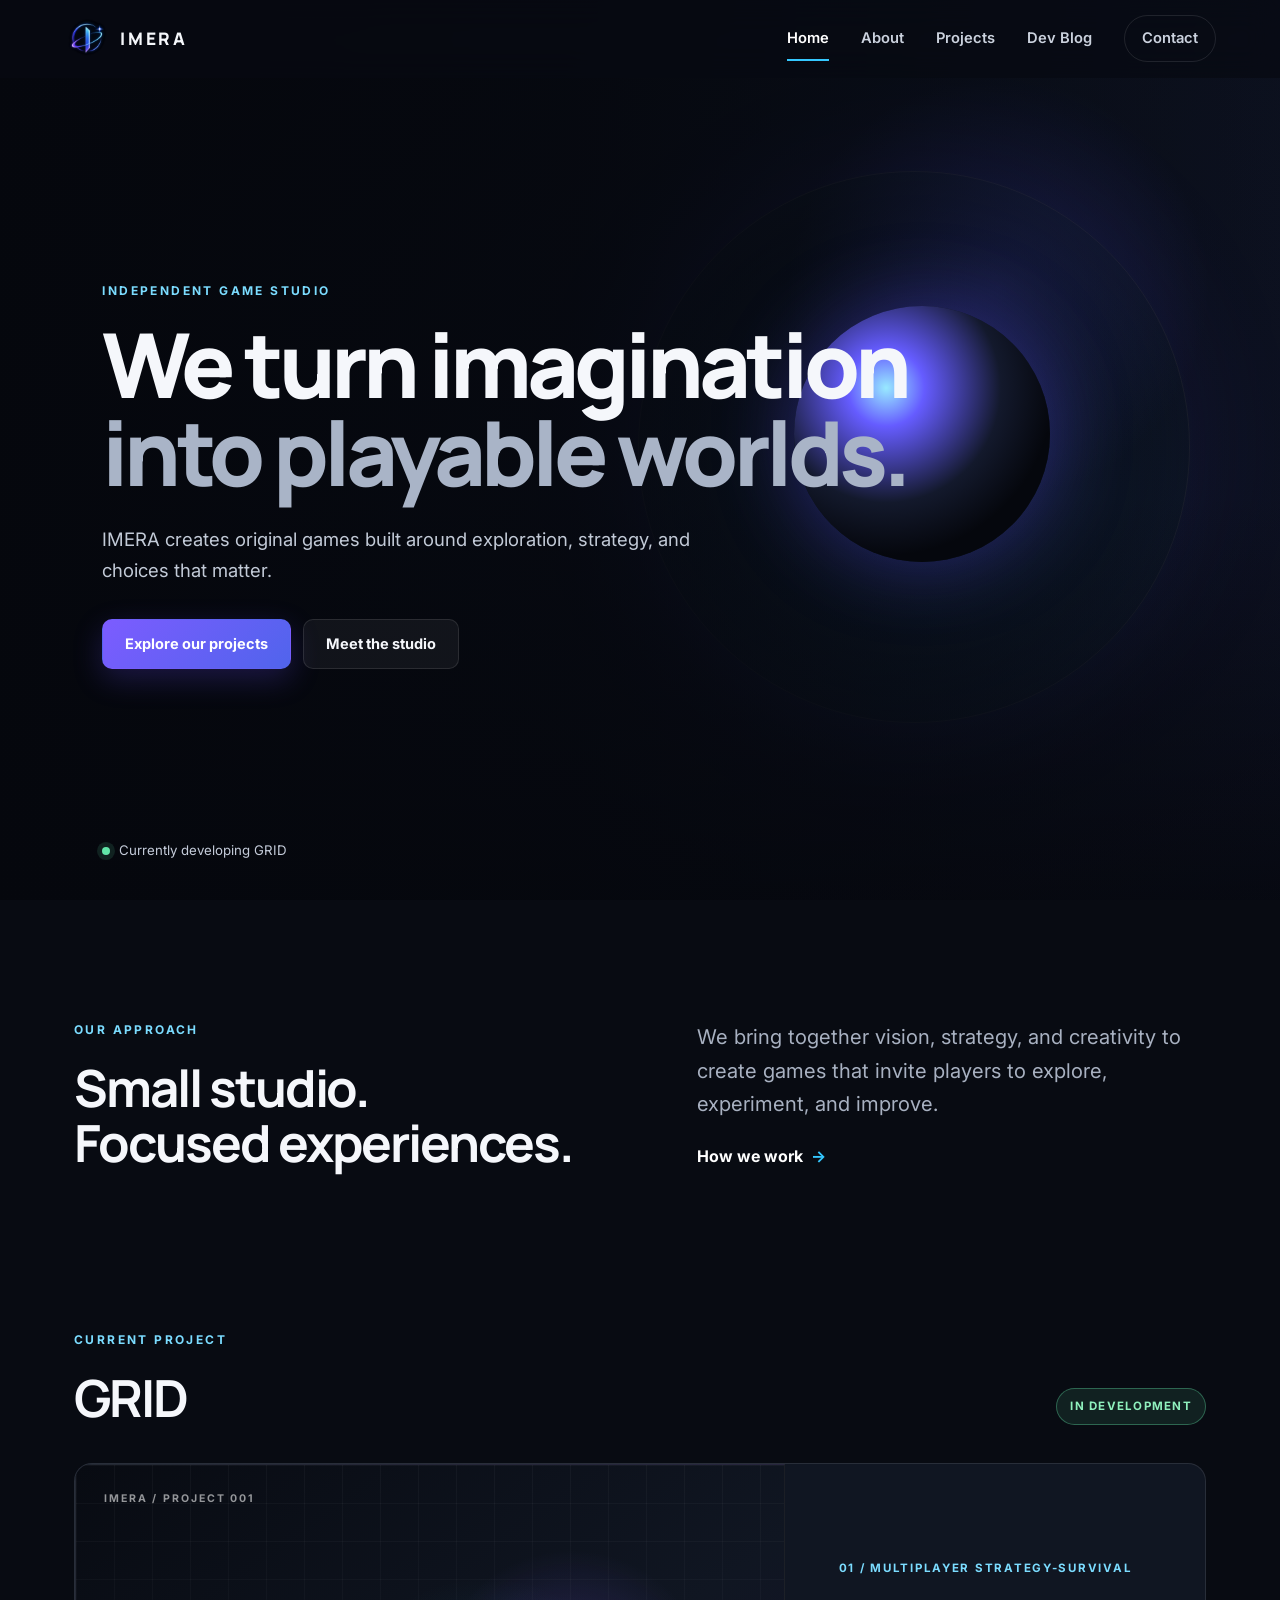
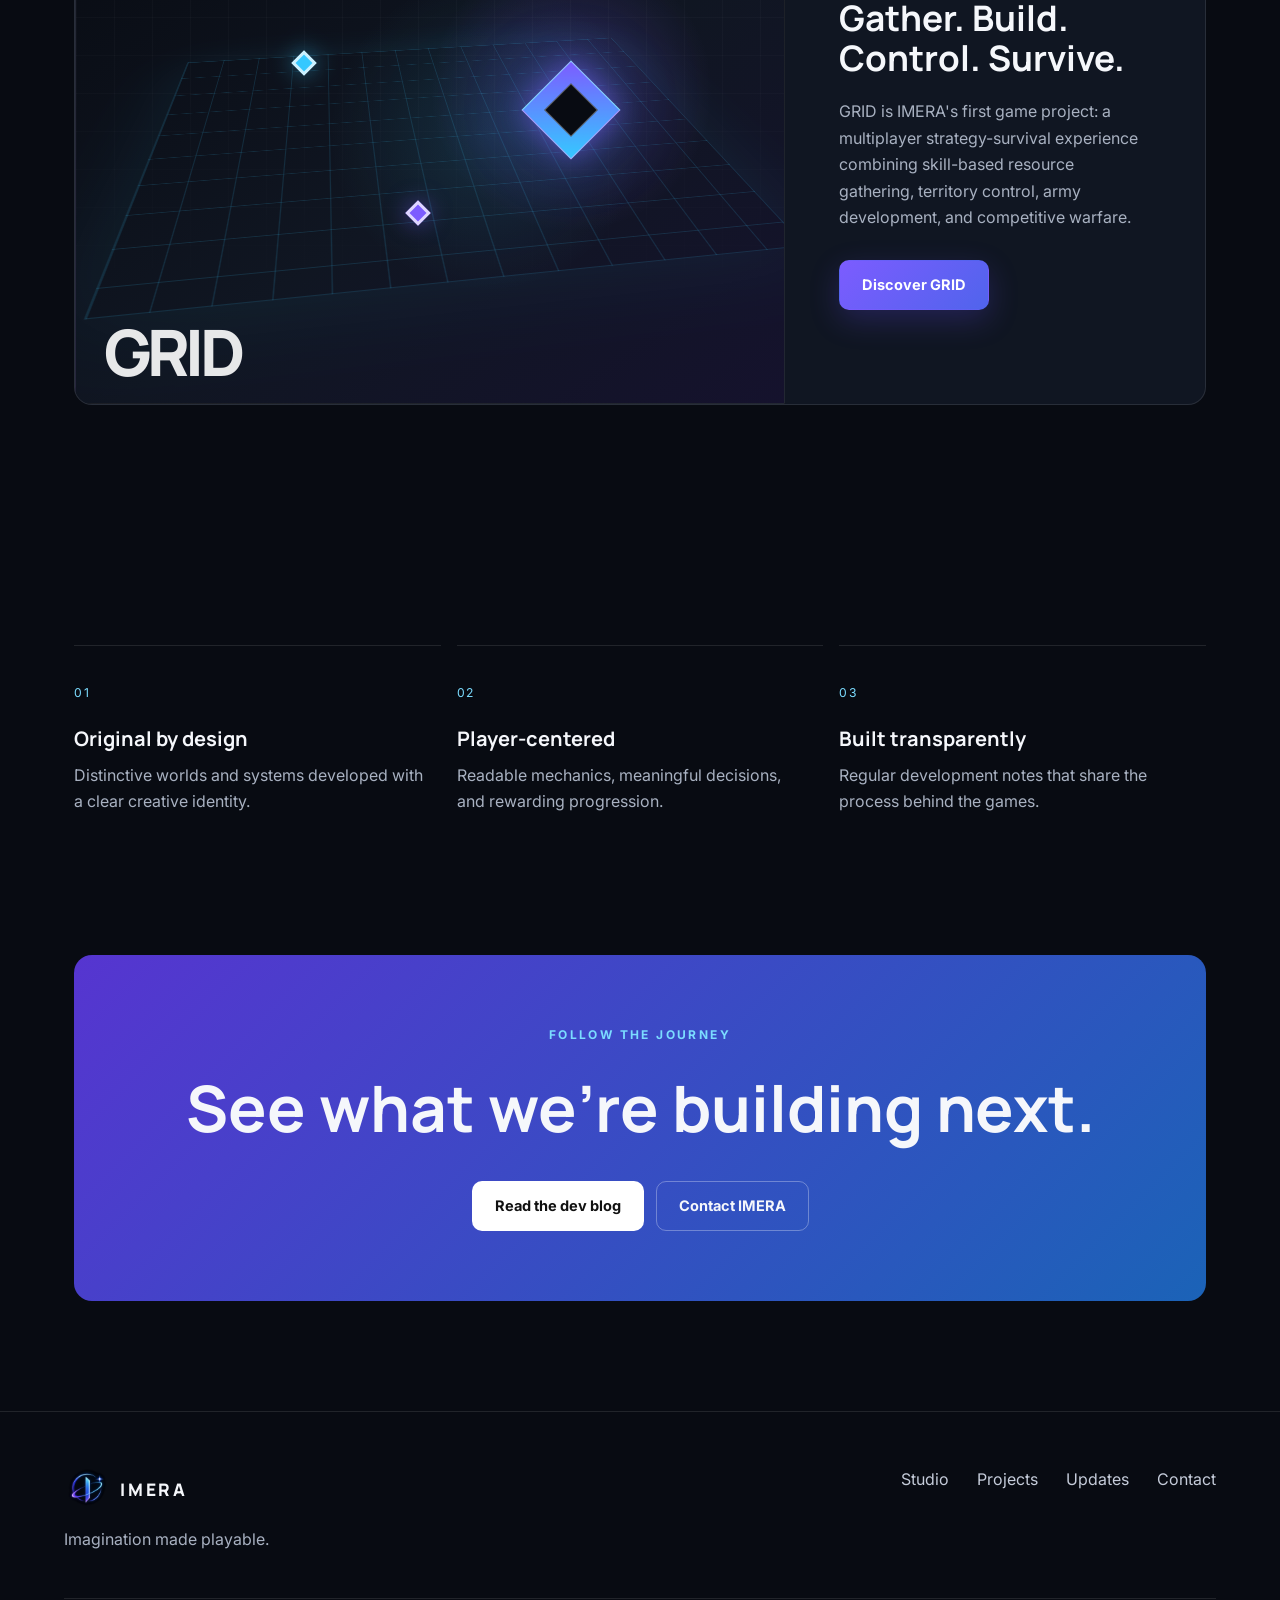
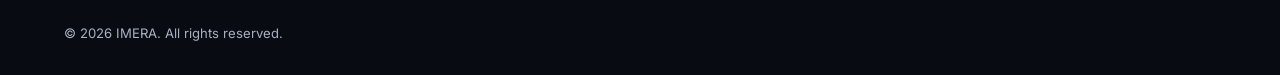
==== commit bc8554b5: "Implemented the Logo" ====
--- a/index.html
+++ b/index.html
@@ -9,12 +9,14 @@
   <link rel="preconnect" href="https://fonts.gstatic.com" crossorigin>
   <link href="https://fonts.googleapis.com/css2?family=Inter:wght@400;500;600;700&family=Manrope:wght@600;700;800&display=swap" rel="stylesheet">
   <link rel="stylesheet" href="css/style.css">
+  <link rel="icon" type="image/png" href="assets/logo.png">
 </head>
 <body>
   <a class="skip-link" href="#main">Skip to content</a>
   <header class="site-header">
   <a class="brand" href="index.html" aria-label="IMERA home">
-    <span class="brand-mark">I</span><span>IMERA</span>
+    <img src="assets/logo.png" alt="" class="brand-logo">
+    <span>IMERA</span>
   </a>
   <button class="nav-toggle" type="button" aria-label="Open navigation" aria-expanded="false">
     <span></span><span></span><span></span>
@@ -57,7 +59,8 @@
 <section class="cta reveal"><p class="eyebrow">Follow the journey</p><h2>See what we're building next.</h2><div class="button-row"><a class="button light" href="devlog.html">Read the dev blog</a><a class="button ghost-light" href="contact.html">Contact IMERA</a></div></section></main>
   <footer class="site-footer">
   <div>
-    <a class="brand footer-brand" href="index.html"><span class="brand-mark">I</span><span>IMERA</span></a>
+    <a class="brand footer-brand" href="index.html"><img src="assets/logo.png" alt="" class="brand-logo">
+    <span>IMERA</span></a>
     <p>Imagination made playable.</p>
   </div>
   <div class="footer-links">
--- a/css/style.css
+++ b/css/style.css
@@ -26,3 +26,27 @@
 .grid-core::after{content:"";position:absolute;inset:15px;background:#080b12;border:1px solid rgba(255,255,255,.35)}
 .grid-zone{position:absolute;width:18px;height:18px;z-index:3;background:var(--accent-2);border:3px solid rgba(255,255,255,.75);box-shadow:0 0 22px rgba(53,200,255,.55);transform:rotate(45deg)}
 .zone-one{left:31%;top:35%}.zone-two{left:47%;top:63%;background:var(--accent);box-shadow:0 0 22px rgba(124,92,255,.55)}
+
+
+/* =========================================================
+   IMERA LOGO
+   ========================================================= */
+.brand-logo {
+    display: block;
+    width: 46px;
+    height: 46px;
+    object-fit: contain;
+    flex-shrink: 0;
+}
+
+.brand-mark {
+    display: none;
+}
+
+@media (max-width: 850px) {
+    .brand-logo { width: 40px; height: 40px; }
+}
+
+@media (max-width: 540px) {
+    .brand-logo { width: 36px; height: 36px; }
+}
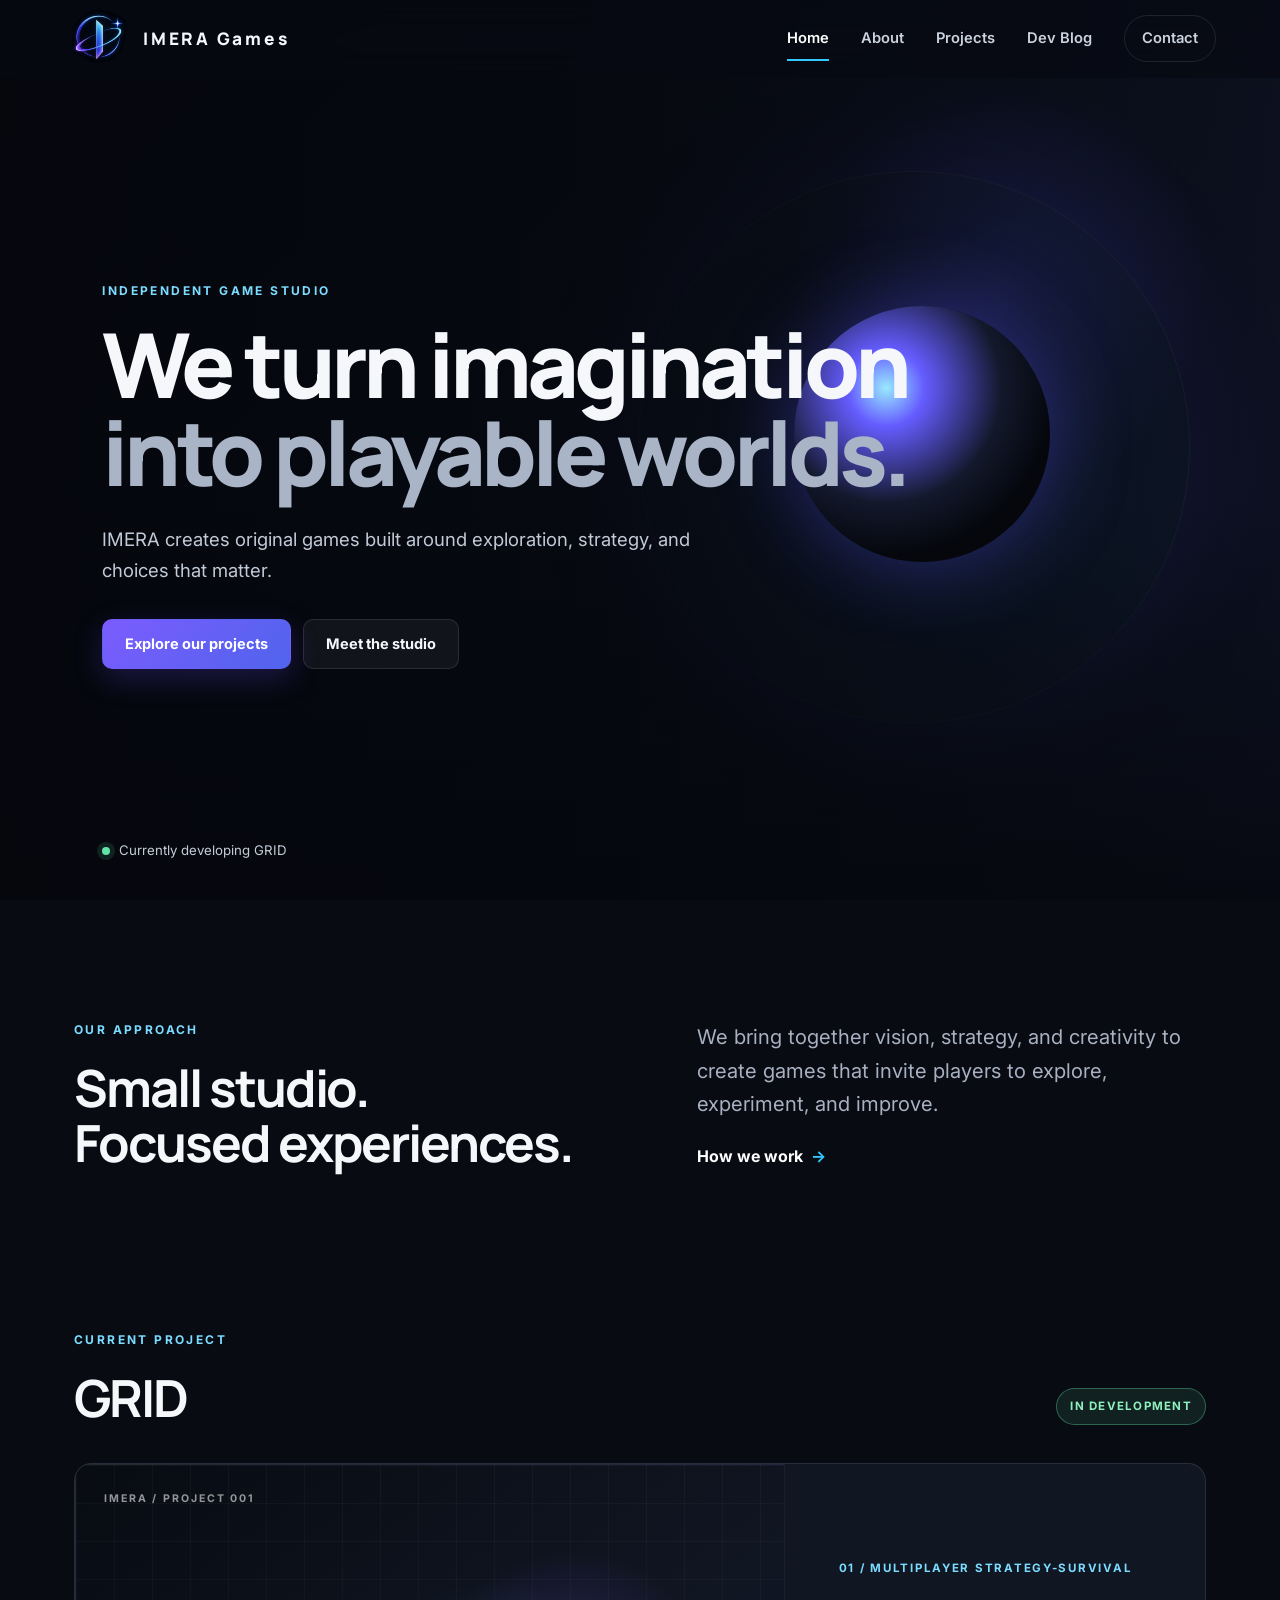
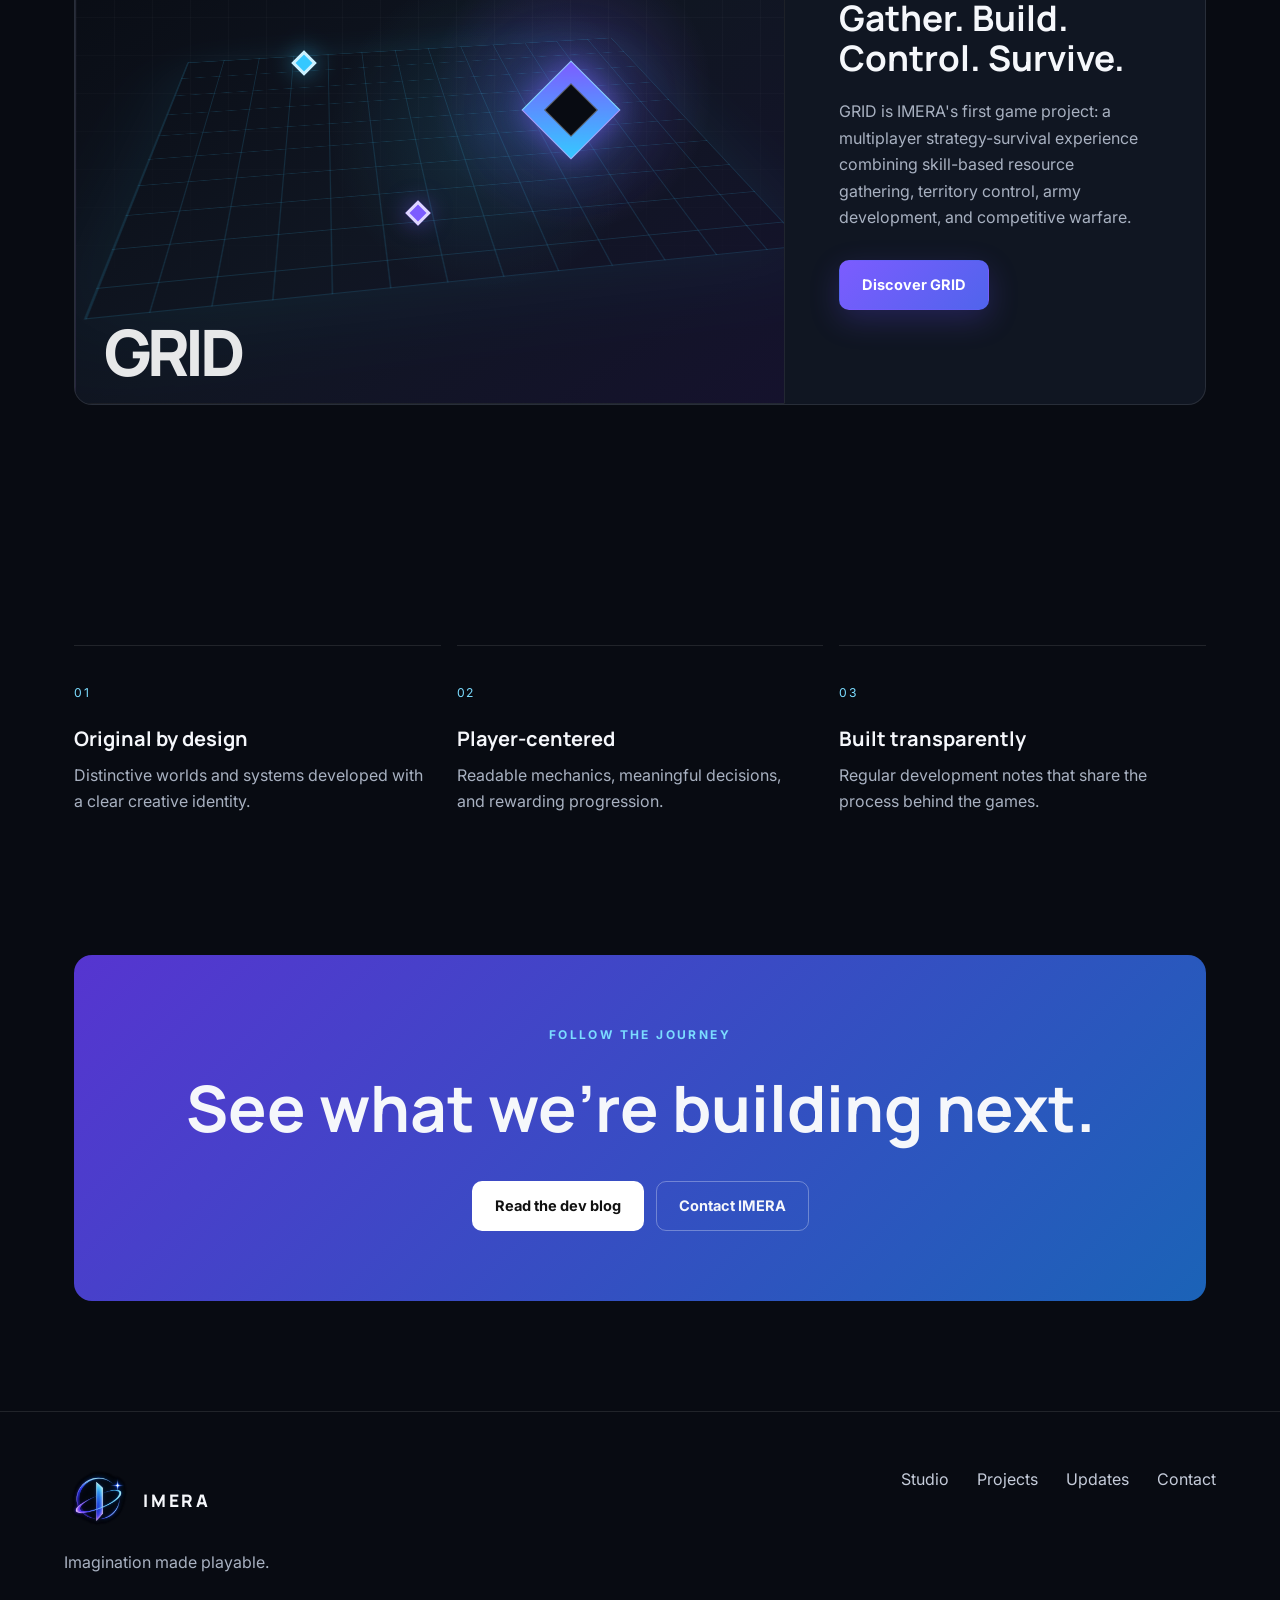
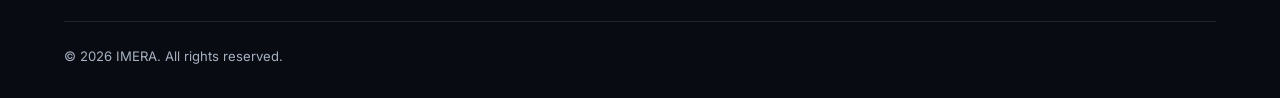
==== commit 14b0a3ea: "Changed the Name" ====
--- a/index.html
+++ b/index.html
@@ -16,7 +16,7 @@
   <header class="site-header">
   <a class="brand" href="index.html" aria-label="IMERA home">
     <img src="assets/logo.png" alt="" class="brand-logo">
-    <span>IMERA</span>
+    <span>IMERA Games</span>
   </a>
   <button class="nav-toggle" type="button" aria-label="Open navigation" aria-expanded="false">
     <span></span><span></span><span></span>
--- a/css/style.css
+++ b/css/style.css
@@ -1,41 +1,1689 @@
-:root{--bg:#080b12;--surface:#101622;--surface-2:#151d2b;--text:#f5f7fb;--muted:#a8b1c1;--line:rgba(255,255,255,.1);--accent:#7c5cff;--accent-2:#35c8ff;--max:1180px;--radius:18px}*{box-sizing:border-box;margin:0;padding:0}html{scroll-behavior:smooth}body{font-family:Inter,Segoe UI,sans-serif;background:var(--bg);color:var(--text);line-height:1.65}img{display:block;width:100%}a{color:inherit}.skip-link{position:absolute;left:-9999px}.skip-link:focus{left:1rem;top:1rem;z-index:1000;background:#fff;color:#000;padding:.75rem}.site-header{height:78px;padding:0 max(5vw,24px);display:flex;align-items:center;justify-content:space-between;position:fixed;inset:0 0 auto;z-index:50;background:rgba(8,11,18,.72);border-bottom:1px solid transparent;backdrop-filter:blur(16px);transition:.3s}.site-header.scrolled{border-color:var(--line);background:rgba(8,11,18,.94)}.brand{display:inline-flex;align-items:center;gap:10px;text-decoration:none;font:800 1.08rem Manrope,sans-serif;letter-spacing:.16em}.brand-mark{width:31px;height:31px;display:grid;place-items:center;border:1px solid rgba(255,255,255,.28);border-radius:8px;color:#fff;background:linear-gradient(135deg,var(--accent),#3147d8)}.site-nav{display:flex;align-items:center;gap:32px}.site-nav a{text-decoration:none;color:#cbd2de;font-size:.92rem;font-weight:600;transition:.2s}.site-nav a:hover,.site-nav a.active{color:#fff}.site-nav a.active:not(.nav-cta){position:relative}.site-nav a.active:not(.nav-cta):after{content:"";position:absolute;height:2px;background:var(--accent-2);left:0;right:0;bottom:-10px}.nav-cta{border:1px solid var(--line);padding:10px 17px;border-radius:999px}.nav-toggle{display:none;background:none;border:0}.hero{min-height:780px;height:100vh;position:relative;display:flex;align-items:center;padding:110px max(8vw,24px) 60px;background:radial-gradient(circle at 78% 32%,rgba(86,92,255,.28),transparent 18%),radial-gradient(circle at 72% 55%,rgba(36,196,255,.13),transparent 28%),linear-gradient(135deg,#070a11 0%,#0d1321 48%,#11152b 100%)}.hero-overlay{position:absolute;inset:0;background:linear-gradient(90deg,rgba(5,7,13,.98) 0%,rgba(5,7,13,.83) 45%,rgba(5,7,13,.25) 100%),linear-gradient(0deg,rgba(5,7,13,.8),transparent 45%)}.hero-content{position:relative;z-index:2;max-width:820px}.eyebrow{text-transform:uppercase;letter-spacing:.2em;font-size:.75rem;font-weight:700;color:#7bdcff;margin-bottom:20px}.hero h1,.page-hero h1{font:800 clamp(3.2rem,7vw,7rem)/.98 Manrope,sans-serif;letter-spacing:-.055em}.hero h1 span{color:#a9b4c7}.hero-copy{max-width:630px;font-size:1.16rem;color:#c2cad7;margin:28px 0 34px}.button-row{display:flex;flex-wrap:wrap;gap:12px}.button{display:inline-flex;align-items:center;justify-content:center;min-height:50px;padding:0 22px;border-radius:10px;text-decoration:none;font-weight:700;font-size:.91rem;border:1px solid transparent;cursor:pointer}.primary{background:linear-gradient(135deg,var(--accent),#5064ec);color:#fff;box-shadow:0 10px 30px rgba(103,76,255,.23)}.secondary{border-color:var(--line);background:rgba(255,255,255,.05)}.hero-status{position:absolute;left:max(8vw,24px);bottom:38px;z-index:3;color:#c5ccda;font-size:.83rem;display:flex;align-items:center;gap:9px}.status-dot{width:8px;height:8px;border-radius:50%;background:#61e5a8;box-shadow:0 0 0 5px rgba(97,229,168,.12)}.section{max-width:var(--max);margin:auto;padding:120px 24px}.intro,.split{display:grid;grid-template-columns:1fr 1fr;gap:10%;align-items:start}.section h2{font:700 clamp(2.1rem,4vw,4rem)/1.08 Manrope,sans-serif;letter-spacing:-.04em}.lead{font-size:1.27rem;color:#d2d8e2;margin-bottom:24px}.intro p:not(.eyebrow),.split p:not(.eyebrow){color:var(--muted);margin-bottom:22px}.text-link{display:inline-flex;gap:8px;color:#fff;text-decoration:none;font-weight:700}.text-link span{color:var(--accent-2)}.featured-section{padding-top:40px}.section-heading{display:flex;justify-content:space-between;align-items:end;margin-bottom:38px}.pill{display:inline-block;border:1px solid rgba(97,229,168,.35);background:rgba(97,229,168,.1);color:#8ff0bd;border-radius:999px;padding:8px 13px;font-size:.72rem;text-transform:uppercase;letter-spacing:.11em;font-weight:700}.project-feature{display:grid;grid-template-columns:1.35fr .8fr;min-height:540px;background:var(--surface);border:1px solid var(--line);border-radius:var(--radius);overflow:hidden}.project-feature>.project-visual{height:100%;min-height:540px}.project-feature-content{padding:54px;display:flex;flex-direction:column;justify-content:center}.project-number{color:#7bdcff;text-transform:uppercase;letter-spacing:.15em;font-size:.72rem;font-weight:700;margin-bottom:20px}.project-feature h3{font:700 2.2rem/1.15 Manrope;margin-bottom:20px}.project-feature-content p:not(.project-number){color:var(--muted);margin-bottom:30px}.project-feature .button{align-self:flex-start}.values-grid,.three-column{display:grid;grid-template-columns:repeat(3,1fr);gap:16px}.values-grid article,.three-column article{border-top:1px solid var(--line);padding:32px 12px 20px 0}.values-grid span,.three-column span{color:#7bdcff;font-size:.76rem;text-transform:uppercase;letter-spacing:.14em}.values-grid h3{font:700 1.25rem Manrope;margin:20px 0 10px}.values-grid p{color:var(--muted)}.cta{max-width:calc(var(--max) - 48px);margin:0 auto 110px;padding:70px;border-radius:var(--radius);background:linear-gradient(135deg,#5635d0,#1b63b7);text-align:center}.cta h2{font:700 clamp(2.4rem,5vw,4.5rem) Manrope;margin-bottom:30px}.cta .button-row{justify-content:center}.light{background:#fff;color:#111}.ghost-light{border-color:rgba(255,255,255,.3)}.page-hero{padding:200px max(8vw,24px) 110px;min-height:650px;display:flex;align-items:end;background:radial-gradient(circle at 80% 30%,rgba(77,60,183,.3),transparent 32%),linear-gradient(180deg,#111827,var(--bg))}.page-hero>div{max-width:980px}.page-hero p:last-child{max-width:680px;color:#b7c0ce;font-size:1.12rem;margin-top:28px}.page-hero.compact{min-height:540px}.principles{padding-top:40px}.three-column article{min-height:250px}.three-column h3{font:600 1.3rem/1.45 Manrope;margin-top:24px}.quote-block{max-width:var(--max);margin:0 auto 120px;border-radius:var(--radius);padding:75px;background:var(--surface);border:1px solid var(--line)}.quote-block blockquote{font:700 clamp(2.4rem,5vw,5rem) Manrope;letter-spacing:-.05em}.quote-block p{color:var(--muted);max-width:680px;margin-top:22px}.project-list{padding-top:80px}.project-row{display:grid;grid-template-columns:1.15fr .85fr;gap:70px;align-items:center;padding:52px 0;border-bottom:1px solid var(--line)}.project-row.reverse .project-image{order:2}.project-image{position:relative}.project-image>.project-visual{aspect-ratio:4/3;border-radius:var(--radius)}.image-pill{position:absolute;top:18px;left:18px;background:rgba(8,11,18,.8);backdrop-filter:blur(8px)}.project-info h2{font:700 clamp(2.4rem,4vw,4rem) Manrope;margin-bottom:20px}.project-info>p:not(.project-number){color:var(--muted);font-size:1.03rem}.project-info dl{margin-top:34px;border-top:1px solid var(--line)}.project-info dl div{display:flex;justify-content:space-between;border-bottom:1px solid var(--line);padding:12px 0}.project-info dt{color:var(--muted)}.blog-layout{display:grid;grid-template-columns:1fr 330px;gap:70px}.blog-card{padding:0 0 50px;margin-bottom:50px;border-bottom:1px solid var(--line)}.blog-meta{display:flex;gap:20px;color:#7bdcff;text-transform:uppercase;letter-spacing:.12em;font-size:.69rem}.blog-card h2{font-size:2.2rem;margin:18px 0}.blog-card p{color:var(--muted);margin-bottom:22px}.blog-aside{background:var(--surface);border:1px solid var(--line);border-radius:var(--radius);padding:30px;height:max-content;position:sticky;top:110px}.blog-aside h3{font:700 1.6rem Manrope}.blog-aside>p:not(.eyebrow){color:var(--muted);margin:15px 0 22px}.progress{height:6px;background:#252d3a;border-radius:9px;overflow:hidden;margin-bottom:8px}.progress span{display:block;width:28%;height:100%;background:linear-gradient(90deg,var(--accent),var(--accent-2))}.blog-aside small{color:var(--muted)}.contact-grid{display:grid;grid-template-columns:.8fr 1.2fr;gap:80px}.contact-copy h2{font-size:2.3rem}.contact-copy>p{color:var(--muted);margin:20px 0 32px}.contact-links{border-top:1px solid var(--line)}.contact-links a{display:flex;justify-content:space-between;padding:18px 0;border-bottom:1px solid var(--line);text-decoration:none}.contact-links span{color:var(--muted)}.contact-form{background:var(--surface);border:1px solid var(--line);padding:36px;border-radius:var(--radius);display:grid;gap:10px}.contact-form label{font-size:.78rem;color:#c6cfdb;font-weight:700;margin-top:8px}.contact-form input,.contact-form textarea{width:100%;border:1px solid var(--line);background:#0b1019;color:#fff;border-radius:9px;padding:13px;font:inherit}.contact-form input:focus,.contact-form textarea:focus{outline:2px solid var(--accent);border-color:transparent}.contact-form .button{margin-top:10px}.contact-form small{color:var(--muted);margin-top:8px}.site-footer{border-top:1px solid var(--line);padding:54px max(5vw,24px) 30px;display:grid;grid-template-columns:1fr auto;gap:45px;align-items:start}.footer-brand{margin-bottom:14px}.site-footer p{color:var(--muted)}.footer-links{display:flex;gap:28px}.footer-links a{color:#c5ccda;text-decoration:none}.copyright{grid-column:1/-1;border-top:1px solid var(--line);padding-top:24px;font-size:.82rem}.reveal{opacity:0;transform:translateY(24px);transition:opacity .7s ease,transform .7s ease}.reveal.visible{opacity:1;transform:none}@media(max-width:850px){.nav-toggle{display:flex;flex-direction:column;gap:5px;padding:10px;z-index:2}.nav-toggle span{width:23px;height:2px;background:#fff}.site-nav{display:none;position:absolute;top:77px;left:0;right:0;padding:20px 24px 28px;background:#0b1018;border-bottom:1px solid var(--line);flex-direction:column;align-items:stretch;gap:5px}.site-nav.open{display:flex}.site-nav a{padding:11px}.site-nav a.active:after{display:none}.hero{min-height:700px}.hero-overlay{background:linear-gradient(90deg,rgba(5,7,13,.94),rgba(5,7,13,.67))}.intro,.split,.project-feature,.project-row,.contact-grid,.blog-layout{grid-template-columns:1fr}.project-feature-content{padding:34px}.project-feature>.project-visual{height:360px;min-height:0}.values-grid,.three-column{grid-template-columns:1fr}.project-row{gap:30px}.project-row.reverse .project-image{order:0}.blog-aside{position:static}.site-footer{grid-template-columns:1fr}.footer-links{flex-wrap:wrap}.copyright{grid-column:auto}.cta,.quote-block{margin-left:16px;margin-right:16px;padding:45px 25px}}@media(max-width:540px){.section{padding:85px 20px}.hero h1,.page-hero h1{font-size:3.1rem}.hero-copy{font-size:1rem}.page-hero{padding:160px 20px 75px;min-height:540px}.button-row .button{width:100%}.section-heading{align-items:start;gap:20px;flex-direction:column}.project-feature>.project-visual{height:270px;min-height:0}.project-feature-content{padding:28px 22px}.quote-block{padding:40px 24px}.contact-form{padding:24px 18px}.contact-links a{flex-direction:column;gap:4px}.footer-links{flex-direction:column;gap:12px}}
-/* CSS-only visual system: no image files required */
-.hero::before{content:"";position:absolute;right:7%;top:19%;width:min(43vw,620px);aspect-ratio:1;border:1px solid rgba(255,255,255,.08);border-radius:50%;box-shadow:0 0 120px rgba(81,66,246,.14),inset 0 0 90px rgba(56,174,255,.05);animation:floatOrb 9s ease-in-out infinite}
-.hero::after{content:"";position:absolute;right:18%;top:34%;width:min(20vw,280px);aspect-ratio:1;border-radius:50%;background:radial-gradient(circle at 36% 32%,#98e9ff 0,#655cff 16%,#13192c 48%,#05070d 70%);box-shadow:0 0 80px rgba(91,75,255,.38);animation:floatOrb 7s ease-in-out infinite reverse}
-@keyframes floatOrb{50%{transform:translateY(-16px) rotate(8deg)}}
-.project-visual{position:relative;overflow:hidden;background:#0c1120;border:1px solid rgba(255,255,255,.08);isolation:isolate}
-.project-visual::before{content:"";position:absolute;inset:0;background-image:linear-gradient(rgba(255,255,255,.035) 1px,transparent 1px),linear-gradient(90deg,rgba(255,255,255,.035) 1px,transparent 1px);background-size:38px 38px;mask-image:linear-gradient(to bottom,black,transparent 90%)}
-.visual-label{position:absolute;top:25px;left:28px;z-index:4;color:rgba(255,255,255,.57);font-size:.66rem;font-weight:700;letter-spacing:.18em}
-.visual-word{position:absolute;left:28px;bottom:19px;z-index:4;font:800 clamp(2.1rem,5vw,5.2rem)/1 Manrope,Inter,sans-serif;letter-spacing:-.07em;color:rgba(255,255,255,.9)}
-
-
-
-
-
-
-
-
-
-@media(max-width:850px){.hero::before{right:-18%;top:25%;width:78vw}.hero::after{right:2%;top:33%;width:36vw;opacity:.52}.project-feature>.project-visual{min-height:360px}.visual-word{font-size:3.4rem}}
-@media(max-width:540px){.hero::before,.hero::after{opacity:.34}.project-feature>.project-visual{min-height:270px}.visual-word{font-size:2.6rem}}
-
-/* GRID PROJECT VISUAL */
-.grid-visual{position:relative;background:radial-gradient(circle at 70% 42%,rgba(124,92,255,.28),transparent 24%),radial-gradient(circle at 58% 50%,rgba(53,200,255,.13),transparent 32%),linear-gradient(145deg,#080b12,#101622 55%,#15122d)}
-.grid-pattern{position:absolute;inset:12%;background-image:linear-gradient(rgba(53,200,255,.14) 1px,transparent 1px),linear-gradient(90deg,rgba(53,200,255,.14) 1px,transparent 1px);background-size:42px 42px;border:1px solid rgba(53,200,255,.15);box-shadow:0 0 80px rgba(53,200,255,.08);transform:perspective(650px) rotateX(58deg) rotateZ(-8deg);transform-origin:center}
-.grid-core{position:absolute;left:65%;top:39%;width:70px;height:70px;background:linear-gradient(135deg,var(--accent),var(--accent-2));border:1px solid rgba(255,255,255,.4);box-shadow:0 0 30px rgba(124,92,255,.55),0 0 70px rgba(53,200,255,.25);transform:rotate(45deg)}
-.grid-core::after{content:"";position:absolute;inset:15px;background:#080b12;border:1px solid rgba(255,255,255,.35)}
-.grid-zone{position:absolute;width:18px;height:18px;z-index:3;background:var(--accent-2);border:3px solid rgba(255,255,255,.75);box-shadow:0 0 22px rgba(53,200,255,.55);transform:rotate(45deg)}
-.zone-one{left:31%;top:35%}.zone-two{left:47%;top:63%;background:var(--accent);box-shadow:0 0 22px rgba(124,92,255,.55)}
+/* =========================================================
+   ROOT VARIABLES
+   ========================================================= */
+
+:root {
+    --bg: #080b12;
+    --surface: #101622;
+    --surface-2: #151d2b;
+    --text: #f5f7fb;
+    --muted: #a8b1c1;
+    --line: rgba(255,255,255,.1);
+    --accent: #7c5cff;
+    --accent-2: #35c8ff;
+    --max: 1180px;
+    --radius: 18px;
+}
+
+
+/* =========================================================
+   GLOBAL / RESET
+   ========================================================= */
+
+* {
+    box-sizing: border-box;
+    margin: 0;
+    padding: 0;
+}
+
+html {
+    scroll-behavior: smooth;
+}
+
+body {
+    font-family: Inter, Segoe UI, sans-serif;
+    background: var(--bg);
+    color: var(--text);
+    line-height: 1.65;
+}
+
+img {
+    display: block;
+    width: 100%;
+}
+
+a {
+    color: inherit;
+}
+
+
+/* =========================================================
+   ACCESSIBILITY
+   ========================================================= */
+
+.skip-link {
+    position: absolute;
+    left: -9999px;
+}
+
+.skip-link:focus {
+    left: 1rem;
+    top: 1rem;
+    z-index: 1000;
+    background: #fff;
+    color: #000;
+    padding: .75rem;
+}
+
+
+/* =========================================================
+   HEADER / NAVIGATION
+   ========================================================= */
+
+.site-header {
+    height: 78px;
+    padding: 0 max(5vw,24px);
+
+    display: flex;
+    align-items: center;
+    justify-content: space-between;
+
+    position: fixed;
+    inset: 0 0 auto;
+    z-index: 50;
+
+    background: rgba(8,11,18,.72);
+    border-bottom: 1px solid transparent;
+    backdrop-filter: blur(16px);
+
+    transition: .3s;
+}
+
+.site-header.scrolled {
+    border-color: var(--line);
+    background: rgba(8,11,18,.94);
+}
+
+
+/* =========================================================
+   BRAND
+   ========================================================= */
+
+.brand {
+    display: inline-flex;
+    align-items: center;
+    gap: 10px;
+
+    text-decoration: none;
+
+    font: 800 1.08rem Manrope, sans-serif;
+    letter-spacing: .16em;
+}
+
+.brand-mark {
+    width: 31px;
+    height: 31px;
+
+    display: grid;
+    place-items: center;
+
+    border: 1px solid rgba(255,255,255,.28);
+    border-radius: 8px;
+
+    color: #fff;
+
+    background:
+        linear-gradient(
+            135deg,
+            var(--accent),
+            #3147d8
+        );
+}
+
+
+/* =========================================================
+   NAVIGATION
+   ========================================================= */
+
+.site-nav {
+    display: flex;
+    align-items: center;
+    gap: 32px;
+}
+
+.site-nav a {
+    text-decoration: none;
+
+    color: #cbd2de;
+
+    font-size: .92rem;
+    font-weight: 600;
+
+    transition: .2s;
+}
+
+.site-nav a:hover,
+.site-nav a.active {
+    color: #fff;
+}
+
+.site-nav a.active:not(.nav-cta) {
+    position: relative;
+}
+
+.site-nav a.active:not(.nav-cta):after {
+    content: "";
+
+    position: absolute;
+
+    height: 2px;
+
+    background: var(--accent-2);
+
+    left: 0;
+    right: 0;
+    bottom: -10px;
+}
+
+.nav-cta {
+    border: 1px solid var(--line);
+    padding: 10px 17px;
+    border-radius: 999px;
+}
+
+.nav-toggle {
+    display: none;
+    background: none;
+    border: 0;
+}
+
+
+/* =========================================================
+   HERO
+   ========================================================= */
+
+.hero {
+    min-height: 780px;
+    height: 100vh;
+
+    position: relative;
+
+    display: flex;
+    align-items: center;
+
+    padding:
+        110px
+        max(8vw,24px)
+        60px;
+
+    background:
+        radial-gradient(
+            circle at 78% 32%,
+            rgba(86,92,255,.28),
+            transparent 18%
+        ),
+        radial-gradient(
+            circle at 72% 55%,
+            rgba(36,196,255,.13),
+            transparent 28%
+        ),
+        linear-gradient(
+            135deg,
+            #070a11 0%,
+            #0d1321 48%,
+            #11152b 100%
+        );
+}
+
+.hero-overlay {
+    position: absolute;
+    inset: 0;
+
+    background:
+        linear-gradient(
+            90deg,
+            rgba(5,7,13,.98) 0%,
+            rgba(5,7,13,.83) 45%,
+            rgba(5,7,13,.25) 100%
+        ),
+        linear-gradient(
+            0deg,
+            rgba(5,7,13,.8),
+            transparent 45%
+        );
+}
+
+.hero-content {
+    position: relative;
+    z-index: 2;
+
+    max-width: 820px;
+}
+
+.eyebrow {
+    text-transform: uppercase;
+    letter-spacing: .2em;
+
+    font-size: .75rem;
+    font-weight: 700;
+
+    color: #7bdcff;
+
+    margin-bottom: 20px;
+}
+
+.hero h1,
+.page-hero h1 {
+    font: 800 clamp(3.2rem,7vw,7rem)/.98 Manrope, sans-serif;
+    letter-spacing: -.055em;
+}
+
+.hero h1 span {
+    color: #a9b4c7;
+}
+
+.hero-copy {
+    max-width: 630px;
+
+    font-size: 1.16rem;
+
+    color: #c2cad7;
+
+    margin: 28px 0 34px;
+}
+
+
+/* =========================================================
+   BUTTONS
+   ========================================================= */
+
+.button-row {
+    display: flex;
+    flex-wrap: wrap;
+    gap: 12px;
+}
+
+.button {
+    display: inline-flex;
+    align-items: center;
+    justify-content: center;
+
+    min-height: 50px;
+
+    padding: 0 22px;
+
+    border-radius: 10px;
+    border: 1px solid transparent;
+
+    text-decoration: none;
+
+    font-weight: 700;
+    font-size: .91rem;
+
+    cursor: pointer;
+}
+
+.primary {
+    background:
+        linear-gradient(
+            135deg,
+            var(--accent),
+            #5064ec
+        );
+
+    color: #fff;
+
+    box-shadow:
+        0 10px 30px rgba(103,76,255,.23);
+}
+
+.secondary {
+    border-color: var(--line);
+    background: rgba(255,255,255,.05);
+}
+
+.light {
+    background: #fff;
+    color: #111;
+}
+
+.ghost-light {
+    border-color: rgba(255,255,255,.3);
+}
+
+
+/* =========================================================
+   HERO STATUS
+   ========================================================= */
+
+.hero-status {
+    position: absolute;
+
+    left: max(8vw,24px);
+    bottom: 38px;
+
+    z-index: 3;
+
+    color: #c5ccda;
+    font-size: .83rem;
+
+    display: flex;
+    align-items: center;
+    gap: 9px;
+}
+
+.status-dot {
+    width: 8px;
+    height: 8px;
+
+    border-radius: 50%;
+
+    background: #61e5a8;
+
+    box-shadow:
+        0 0 0 5px rgba(97,229,168,.12);
+}
+
+
+/* =========================================================
+   GENERAL SECTIONS
+   ========================================================= */
+
+.section {
+    max-width: var(--max);
+
+    margin: auto;
+
+    padding: 120px 24px;
+}
+
+.intro,
+.split {
+    display: grid;
+
+    grid-template-columns: 1fr 1fr;
+
+    gap: 10%;
+
+    align-items: start;
+}
+
+.section h2 {
+    font:
+        700
+        clamp(2.1rem,4vw,4rem)/1.08
+        Manrope,
+        sans-serif;
+
+    letter-spacing: -.04em;
+}
+
+.lead {
+    font-size: 1.27rem;
+
+    color: #d2d8e2;
+
+    margin-bottom: 24px;
+}
+
+.intro p:not(.eyebrow),
+.split p:not(.eyebrow) {
+    color: var(--muted);
+
+    margin-bottom: 22px;
+}
+
+.text-link {
+    display: inline-flex;
+
+    gap: 8px;
+
+    color: #fff;
+
+    text-decoration: none;
+
+    font-weight: 700;
+}
+
+.text-link span {
+    color: var(--accent-2);
+}
+
+
+/* =========================================================
+   FEATURED SECTION
+   ========================================================= */
+
+.featured-section {
+    padding-top: 40px;
+}
+
+.section-heading {
+    display: flex;
+    justify-content: space-between;
+    align-items: end;
+
+    margin-bottom: 38px;
+}
+
+.pill {
+    display: inline-block;
+
+    border:
+        1px solid rgba(97,229,168,.35);
+
+    background:
+        rgba(97,229,168,.1);
+
+    color: #8ff0bd;
+
+    border-radius: 999px;
+
+    padding: 8px 13px;
+
+    font-size: .72rem;
+
+    text-transform: uppercase;
+    letter-spacing: .11em;
+
+    font-weight: 700;
+}
+
+
+/* =========================================================
+   PROJECT FEATURE
+   ========================================================= */
+
+.project-feature {
+    display: grid;
+
+    grid-template-columns:
+        1.35fr
+        .8fr;
+
+    min-height: 540px;
+
+    background: var(--surface);
+
+    border: 1px solid var(--line);
+    border-radius: var(--radius);
+
+    overflow: hidden;
+}
+
+.project-feature>.project-visual {
+    height: 100%;
+    min-height: 540px;
+}
+
+.project-feature-content {
+    padding: 54px;
+
+    display: flex;
+    flex-direction: column;
+    justify-content: center;
+}
+
+.project-number {
+    color: #7bdcff;
+
+    text-transform: uppercase;
+    letter-spacing: .15em;
+
+    font-size: .72rem;
+    font-weight: 700;
+
+    margin-bottom: 20px;
+}
+
+.project-feature h3 {
+    font:
+        700
+        2.2rem/1.15
+        Manrope;
+
+    margin-bottom: 20px;
+}
+
+.project-feature-content p:not(.project-number) {
+    color: var(--muted);
+
+    margin-bottom: 30px;
+}
+
+.project-feature .button {
+    align-self: flex-start;
+}
+
+
+/* =========================================================
+   VALUES / PRINCIPLES
+   ========================================================= */
+
+.values-grid,
+.three-column {
+    display: grid;
+
+    grid-template-columns:
+        repeat(3,1fr);
+
+    gap: 16px;
+}
+
+.values-grid article,
+.three-column article {
+    border-top: 1px solid var(--line);
+
+    padding: 32px 12px 20px 0;
+}
+
+.values-grid span,
+.three-column span {
+    color: #7bdcff;
+
+    font-size: .76rem;
+
+    text-transform: uppercase;
+    letter-spacing: .14em;
+}
+
+.values-grid h3 {
+    font:
+        700
+        1.25rem
+        Manrope;
+
+    margin: 20px 0 10px;
+}
+
+.values-grid p {
+    color: var(--muted);
+}
+
+
+/* =========================================================
+   CALL TO ACTION
+   ========================================================= */
+
+.cta {
+    max-width:
+        calc(var(--max) - 48px);
+
+    margin:
+        0
+        auto
+        110px;
+
+    padding: 70px;
+
+    border-radius: var(--radius);
+
+    background:
+        linear-gradient(
+            135deg,
+            #5635d0,
+            #1b63b7
+        );
+
+    text-align: center;
+}
+
+.cta h2 {
+    font:
+        700
+        clamp(2.4rem,5vw,4.5rem)
+        Manrope;
+
+    margin-bottom: 30px;
+}
+
+.cta .button-row {
+    justify-content: center;
+}
+
+
+/* =========================================================
+   PAGE HERO
+   ========================================================= */
+
+.page-hero {
+    padding:
+        200px
+        max(8vw,24px)
+        110px;
+
+    min-height: 650px;
+
+    display: flex;
+    align-items: end;
+
+    background:
+        radial-gradient(
+            circle at 80% 30%,
+            rgba(77,60,183,.3),
+            transparent 32%
+        ),
+        linear-gradient(
+            180deg,
+            #111827,
+            var(--bg)
+        );
+}
+
+.page-hero>div {
+    max-width: 980px;
+}
+
+.page-hero p:last-child {
+    max-width: 680px;
+
+    color: #b7c0ce;
+
+    font-size: 1.12rem;
+
+    margin-top: 28px;
+}
+
+.page-hero.compact {
+    min-height: 540px;
+}
+
+
+/* =========================================================
+   PRINCIPLES
+   ========================================================= */
+
+.principles {
+    padding-top: 40px;
+}
+
+.three-column article {
+    min-height: 250px;
+}
+
+.three-column h3 {
+    font:
+        600
+        1.3rem/1.45
+        Manrope;
+
+    margin-top: 24px;
+}
+
+
+/* =========================================================
+   QUOTE BLOCK
+   ========================================================= */
+
+.quote-block {
+    max-width: var(--max);
+
+    margin:
+        0
+        auto
+        120px;
+
+    border-radius: var(--radius);
+
+    padding: 75px;
+
+    background: var(--surface);
+
+    border: 1px solid var(--line);
+}
+
+.quote-block blockquote {
+    font:
+        700
+        clamp(2.4rem,5vw,5rem)
+        Manrope;
+
+    letter-spacing: -.05em;
+}
+
+.quote-block p {
+    color: var(--muted);
+
+    max-width: 680px;
+
+    margin-top: 22px;
+}
+
+
+/* =========================================================
+   PROJECT LIST
+   ========================================================= */
+
+.project-list {
+    padding-top: 80px;
+}
+
+.project-row {
+    display: grid;
+
+    grid-template-columns:
+        1.15fr
+        .85fr;
+
+    gap: 70px;
+
+    align-items: center;
+
+    padding: 52px 0;
+
+    border-bottom: 1px solid var(--line);
+}
+
+.project-row.reverse .project-image {
+    order: 2;
+}
+
+.project-image {
+    position: relative;
+}
+
+.project-image>.project-visual {
+    aspect-ratio: 4/3;
+
+    border-radius: var(--radius);
+}
+
+.image-pill {
+    position: absolute;
+
+    top: 18px;
+    left: 18px;
+
+    background:
+        rgba(8,11,18,.8);
+
+    backdrop-filter:
+        blur(8px);
+}
+
+.project-info h2 {
+    font:
+        700
+        clamp(2.4rem,4vw,4rem)
+        Manrope;
+
+    margin-bottom: 20px;
+}
+
+.project-info>p:not(.project-number) {
+    color: var(--muted);
+
+    font-size: 1.03rem;
+}
+
+.project-info dl {
+    margin-top: 34px;
+
+    border-top:
+        1px solid var(--line);
+}
+
+.project-info dl div {
+    display: flex;
+    justify-content: space-between;
+
+    border-bottom:
+        1px solid var(--line);
+
+    padding: 12px 0;
+}
+
+.project-info dt {
+    color: var(--muted);
+}
+
+
+/* =========================================================
+   DEV BLOG
+   ========================================================= */
+
+.blog-layout {
+    display: grid;
+
+    grid-template-columns:
+        1fr
+        330px;
+
+    gap: 70px;
+}
+
+.blog-card {
+    padding: 0 0 50px;
+
+    margin-bottom: 50px;
+
+    border-bottom:
+        1px solid var(--line);
+}
+
+.blog-meta {
+    display: flex;
+
+    gap: 20px;
+
+    color: #7bdcff;
+
+    text-transform: uppercase;
+    letter-spacing: .12em;
+
+    font-size: .69rem;
+}
+
+.blog-card h2 {
+    font-size: 2.2rem;
+
+    margin: 18px 0;
+}
+
+.blog-card p {
+    color: var(--muted);
+
+    margin-bottom: 22px;
+}
+
+.blog-aside {
+    background: var(--surface);
+
+    border: 1px solid var(--line);
+    border-radius: var(--radius);
+
+    padding: 30px;
+
+    height: max-content;
+
+    position: sticky;
+
+    top: 110px;
+}
+
+.blog-aside h3 {
+    font:
+        700
+        1.6rem
+        Manrope;
+}
+
+.blog-aside>p:not(.eyebrow) {
+    color: var(--muted);
+
+    margin: 15px 0 22px;
+}
+
+.progress {
+    height: 6px;
+
+    background: #252d3a;
+
+    border-radius: 9px;
+
+    overflow: hidden;
+
+    margin-bottom: 8px;
+}
+
+.progress span {
+    display: block;
+
+    width: 28%;
+    height: 100%;
+
+    background:
+        linear-gradient(
+            90deg,
+            var(--accent),
+            var(--accent-2)
+        );
+}
+
+.blog-aside small {
+    color: var(--muted);
+}
+
+
+/* =========================================================
+   CONTACT
+   ========================================================= */
+
+.contact-grid {
+    display: grid;
+
+    grid-template-columns:
+        .8fr
+        1.2fr;
+
+    gap: 80px;
+}
+
+.contact-copy h2 {
+    font-size: 2.3rem;
+}
+
+.contact-copy>p {
+    color: var(--muted);
+
+    margin: 20px 0 32px;
+}
+
+.contact-links {
+    border-top:
+        1px solid var(--line);
+}
+
+.contact-links a {
+    display: flex;
+    justify-content: space-between;
+
+    padding: 18px 0;
+
+    border-bottom:
+        1px solid var(--line);
+
+    text-decoration: none;
+}
+
+.contact-links span {
+    color: var(--muted);
+}
+
+
+/* =========================================================
+   CONTACT FORM
+   ========================================================= */
+
+.contact-form {
+    background: var(--surface);
+
+    border: 1px solid var(--line);
+    border-radius: var(--radius);
+
+    padding: 36px;
+
+    display: grid;
+
+    gap: 10px;
+}
+
+.contact-form label {
+    font-size: .78rem;
+
+    color: #c6cfdb;
+
+    font-weight: 700;
+
+    margin-top: 8px;
+}
+
+.contact-form input,
+.contact-form textarea {
+    width: 100%;
+
+    border: 1px solid var(--line);
+
+    background: #0b1019;
+
+    color: #fff;
+
+    border-radius: 9px;
+
+    padding: 13px;
+
+    font: inherit;
+}
+
+.contact-form input:focus,
+.contact-form textarea:focus {
+    outline:
+        2px solid var(--accent);
+
+    border-color: transparent;
+}
+
+.contact-form .button {
+    margin-top: 10px;
+}
+
+.contact-form small {
+    color: var(--muted);
+
+    margin-top: 8px;
+}
+
+
+/* =========================================================
+   FOOTER
+   ========================================================= */
+
+.site-footer {
+    border-top:
+        1px solid var(--line);
+
+    padding:
+        54px
+        max(5vw,24px)
+        30px;
+
+    display: grid;
+
+    grid-template-columns:
+        1fr
+        auto;
+
+    gap: 45px;
+
+    align-items: start;
+}
+
+.footer-brand {
+    margin-bottom: 14px;
+}
+
+.site-footer p {
+    color: var(--muted);
+}
+
+.footer-links {
+    display: flex;
+
+    gap: 28px;
+}
+
+.footer-links a {
+    color: #c5ccda;
+
+    text-decoration: none;
+}
+
+.copyright {
+    grid-column: 1/-1;
+
+    border-top:
+        1px solid var(--line);
+
+    padding-top: 24px;
+
+    font-size: .82rem;
+}
+
+
+/* =========================================================
+   REVEAL ANIMATION
+   ========================================================= */
+
+.reveal {
+    opacity: 0;
+
+    transform:
+        translateY(24px);
+
+    transition:
+        opacity .7s ease,
+        transform .7s ease;
+}
+
+.reveal.visible {
+    opacity: 1;
+
+    transform: none;
+}
+
+
+/* =========================================================
+   TABLET / MOBILE
+   ========================================================= */
+
+@media (max-width:850px) {
+
+    .nav-toggle {
+        display: flex;
+
+        flex-direction: column;
+
+        gap: 5px;
+
+        padding: 10px;
+
+        z-index: 2;
+    }
+
+    .nav-toggle span {
+        width: 23px;
+        height: 2px;
+
+        background: #fff;
+    }
+
+    .site-nav {
+        display: none;
+
+        position: absolute;
+
+        top: 77px;
+        left: 0;
+        right: 0;
+
+        padding:
+            20px
+            24px
+            28px;
+
+        background: #0b1018;
+
+        border-bottom:
+            1px solid var(--line);
+
+        flex-direction: column;
+        align-items: stretch;
+
+        gap: 5px;
+    }
+
+    .site-nav.open {
+        display: flex;
+    }
+
+    .site-nav a {
+        padding: 11px;
+    }
+
+    .site-nav a.active:after {
+        display: none;
+    }
+
+    .hero {
+        min-height: 700px;
+    }
+
+    .hero-overlay {
+        background:
+            linear-gradient(
+                90deg,
+                rgba(5,7,13,.94),
+                rgba(5,7,13,.67)
+            );
+    }
+
+    .intro,
+    .split,
+    .project-feature,
+    .project-row,
+    .contact-grid,
+    .blog-layout {
+        grid-template-columns: 1fr;
+    }
+
+    .project-feature-content {
+        padding: 34px;
+    }
+
+    .project-feature>.project-visual {
+        height: 360px;
+        min-height: 0;
+    }
+
+    .values-grid,
+    .three-column {
+        grid-template-columns: 1fr;
+    }
+
+    .project-row {
+        gap: 30px;
+    }
+
+    .project-row.reverse .project-image {
+        order: 0;
+    }
+
+    .blog-aside {
+        position: static;
+    }
+
+    .site-footer {
+        grid-template-columns: 1fr;
+    }
+
+    .footer-links {
+        flex-wrap: wrap;
+    }
+
+    .copyright {
+        grid-column: auto;
+    }
+
+    .cta,
+    .quote-block {
+        margin-left: 16px;
+        margin-right: 16px;
+
+        padding: 45px 25px;
+    }
+
+}
+
+
+/* =========================================================
+   SMALL MOBILE
+   ========================================================= */
+
+@media (max-width:540px) {
+
+    .section {
+        padding: 85px 20px;
+    }
+
+    .hero h1,
+    .page-hero h1 {
+        font-size: 3.1rem;
+    }
+
+    .hero-copy {
+        font-size: 1rem;
+    }
+
+    .page-hero {
+        padding:
+            160px
+            20px
+            75px;
+
+        min-height: 540px;
+    }
+
+    .button-row .button {
+        width: 100%;
+    }
+
+    .section-heading {
+        align-items: start;
+
+        gap: 20px;
+
+        flex-direction: column;
+    }
+
+    .project-feature>.project-visual {
+        height: 270px;
+        min-height: 0;
+    }
+
+    .project-feature-content {
+        padding: 28px 22px;
+    }
+
+    .quote-block {
+        padding: 40px 24px;
+    }
+
+    .contact-form {
+        padding: 24px 18px;
+    }
+
+    .contact-links a {
+        flex-direction: column;
+
+        gap: 4px;
+    }
+
+    .footer-links {
+        flex-direction: column;
+
+        gap: 12px;
+    }
+
+}
+
+
+/* =========================================================
+   CSS-ONLY VISUAL SYSTEM
+   No image files required
+   ========================================================= */
+
+.hero::before {
+    content: "";
+
+    position: absolute;
+
+    right: 7%;
+    top: 19%;
+
+    width:
+        min(43vw,620px);
+
+    aspect-ratio: 1;
+
+    border:
+        1px solid rgba(255,255,255,.08);
+
+    border-radius: 50%;
+
+    box-shadow:
+        0 0 120px rgba(81,66,246,.14),
+        inset 0 0 90px rgba(56,174,255,.05);
+
+    animation:
+        floatOrb 9s ease-in-out infinite;
+}
+
+.hero::after {
+    content: "";
+
+    position: absolute;
+
+    right: 18%;
+    top: 34%;
+
+    width:
+        min(20vw,280px);
+
+    aspect-ratio: 1;
+
+    border-radius: 50%;
+
+    background:
+        radial-gradient(
+            circle at 36% 32%,
+            #98e9ff 0,
+            #655cff 16%,
+            #13192c 48%,
+            #05070d 70%
+        );
+
+    box-shadow:
+        0 0 80px rgba(91,75,255,.38);
+
+    animation:
+        floatOrb 7s ease-in-out infinite reverse;
+}
+
+@keyframes floatOrb {
+
+    50% {
+        transform:
+            translateY(-16px)
+            rotate(8deg);
+    }
+
+}
+
+
+/* =========================================================
+   PROJECT VISUAL
+   ========================================================= */
+
+.project-visual {
+    position: relative;
+
+    overflow: hidden;
+
+    background: #0c1120;
+
+    border:
+        1px solid rgba(255,255,255,.08);
+
+    isolation: isolate;
+}
+
+.project-visual::before {
+    content: "";
+
+    position: absolute;
+
+    inset: 0;
+
+    background-image:
+        linear-gradient(
+            rgba(255,255,255,.035) 1px,
+            transparent 1px
+        ),
+        linear-gradient(
+            90deg,
+            rgba(255,255,255,.035) 1px,
+            transparent 1px
+        );
+
+    background-size:
+        38px
+        38px;
+
+    mask-image:
+        linear-gradient(
+            to bottom,
+            black,
+            transparent 90%
+        );
+}
+
+.visual-label {
+    position: absolute;
+
+    top: 25px;
+    left: 28px;
+
+    z-index: 4;
+
+    color:
+        rgba(255,255,255,.57);
+
+    font-size: .66rem;
+    font-weight: 700;
+
+    letter-spacing: .18em;
+}
+
+.visual-word {
+    position: absolute;
+
+    left: 28px;
+    bottom: 19px;
+
+    z-index: 4;
+
+    font:
+        800
+        clamp(2.1rem,5vw,5.2rem)/1
+        Manrope,
+        Inter,
+        sans-serif;
+
+    letter-spacing: -.07em;
+
+    color:
+        rgba(255,255,255,.9);
+}
+
+
+/* =========================================================
+   RESPONSIVE VISUAL SYSTEM
+   ========================================================= */
+
+@media (max-width:850px) {
+
+    .hero::before {
+        right: -18%;
+        top: 25%;
+
+        width: 78vw;
+    }
+
+    .hero::after {
+        right: 2%;
+        top: 33%;
+
+        width: 36vw;
+
+        opacity: .52;
+    }
+
+    .project-feature>.project-visual {
+        min-height: 360px;
+    }
+
+    .visual-word {
+        font-size: 3.4rem;
+    }
+
+}
+
+@media (max-width:540px) {
+
+    .hero::before,
+    .hero::after {
+        opacity: .34;
+    }
+
+    .project-feature>.project-visual {
+        min-height: 270px;
+    }
+
+    .visual-word {
+        font-size: 2.6rem;
+    }
+
+}
+
+
+/* =========================================================
+   GRID PROJECT VISUAL
+   ========================================================= */
+
+.grid-visual {
+    position: relative;
+
+    background:
+        radial-gradient(
+            circle at 70% 42%,
+            rgba(124,92,255,.28),
+            transparent 24%
+        ),
+        radial-gradient(
+            circle at 58% 50%,
+            rgba(53,200,255,.13),
+            transparent 32%
+        ),
+        linear-gradient(
+            145deg,
+            #080b12,
+            #101622 55%,
+            #15122d
+        );
+}
+
+.grid-pattern {
+    position: absolute;
+
+    inset: 12%;
+
+    background-image:
+        linear-gradient(
+            rgba(53,200,255,.14) 1px,
+            transparent 1px
+        ),
+        linear-gradient(
+            90deg,
+            rgba(53,200,255,.14) 1px,
+            transparent 1px
+        );
+
+    background-size:
+        42px
+        42px;
+
+    border:
+        1px solid rgba(53,200,255,.15);
+
+    box-shadow:
+        0 0 80px rgba(53,200,255,.08);
+
+    transform:
+        perspective(650px)
+        rotateX(58deg)
+        rotateZ(-8deg);
+
+    transform-origin: center;
+}
+
+.grid-core {
+    position: absolute;
+
+    left: 65%;
+    top: 39%;
+
+    width: 70px;
+    height: 70px;
+
+    background:
+        linear-gradient(
+            135deg,
+            var(--accent),
+            var(--accent-2)
+        );
+
+    border:
+        1px solid rgba(255,255,255,.4);
+
+    box-shadow:
+        0 0 30px rgba(124,92,255,.55),
+        0 0 70px rgba(53,200,255,.25);
+
+    transform:
+        rotate(45deg);
+}
+
+.grid-core::after {
+    content: "";
+
+    position: absolute;
+
+    inset: 15px;
+
+    background: #080b12;
+
+    border:
+        1px solid rgba(255,255,255,.35);
+}
+
+.grid-zone {
+    position: absolute;
+
+    width: 18px;
+    height: 18px;
+
+    z-index: 3;
+
+    background: var(--accent-2);
+
+    border:
+        3px solid rgba(255,255,255,.75);
+
+    box-shadow:
+        0 0 22px rgba(53,200,255,.55);
+
+    transform:
+        rotate(45deg);
+}
+
+.zone-one {
+    left: 31%;
+    top: 35%;
+}
+
+.zone-two {
+    left: 47%;
+    top: 63%;
+
+    background: var(--accent);
+
+    box-shadow:
+        0 0 22px rgba(124,92,255,.55);
+}
 
 
 /* =========================================================
    IMERA LOGO
    ========================================================= */
+
 .brand-logo {
     display: block;
-    width: 46px;
-    height: 46px;
+
+    width: 69px;
+    height: 69px;
+
     object-fit: contain;
+
     flex-shrink: 0;
 }
 
@@ -43,10 +1691,30 @@
     display: none;
 }
 
+
+/* =========================================================
+   IMERA LOGO - TABLET
+   ========================================================= */
+
 @media (max-width: 850px) {
-    .brand-logo { width: 40px; height: 40px; }
-}
+
+    .brand-logo {
+        width: 40px;
+        height: 40px;
+    }
+
+}
+
+
+/* =========================================================
+   IMERA LOGO - MOBILE
+   ========================================================= */
 
 @media (max-width: 540px) {
-    .brand-logo { width: 36px; height: 36px; }
-}
+
+    .brand-logo {
+        width: 36px;
+        height: 36px;
+    }
+
+}
